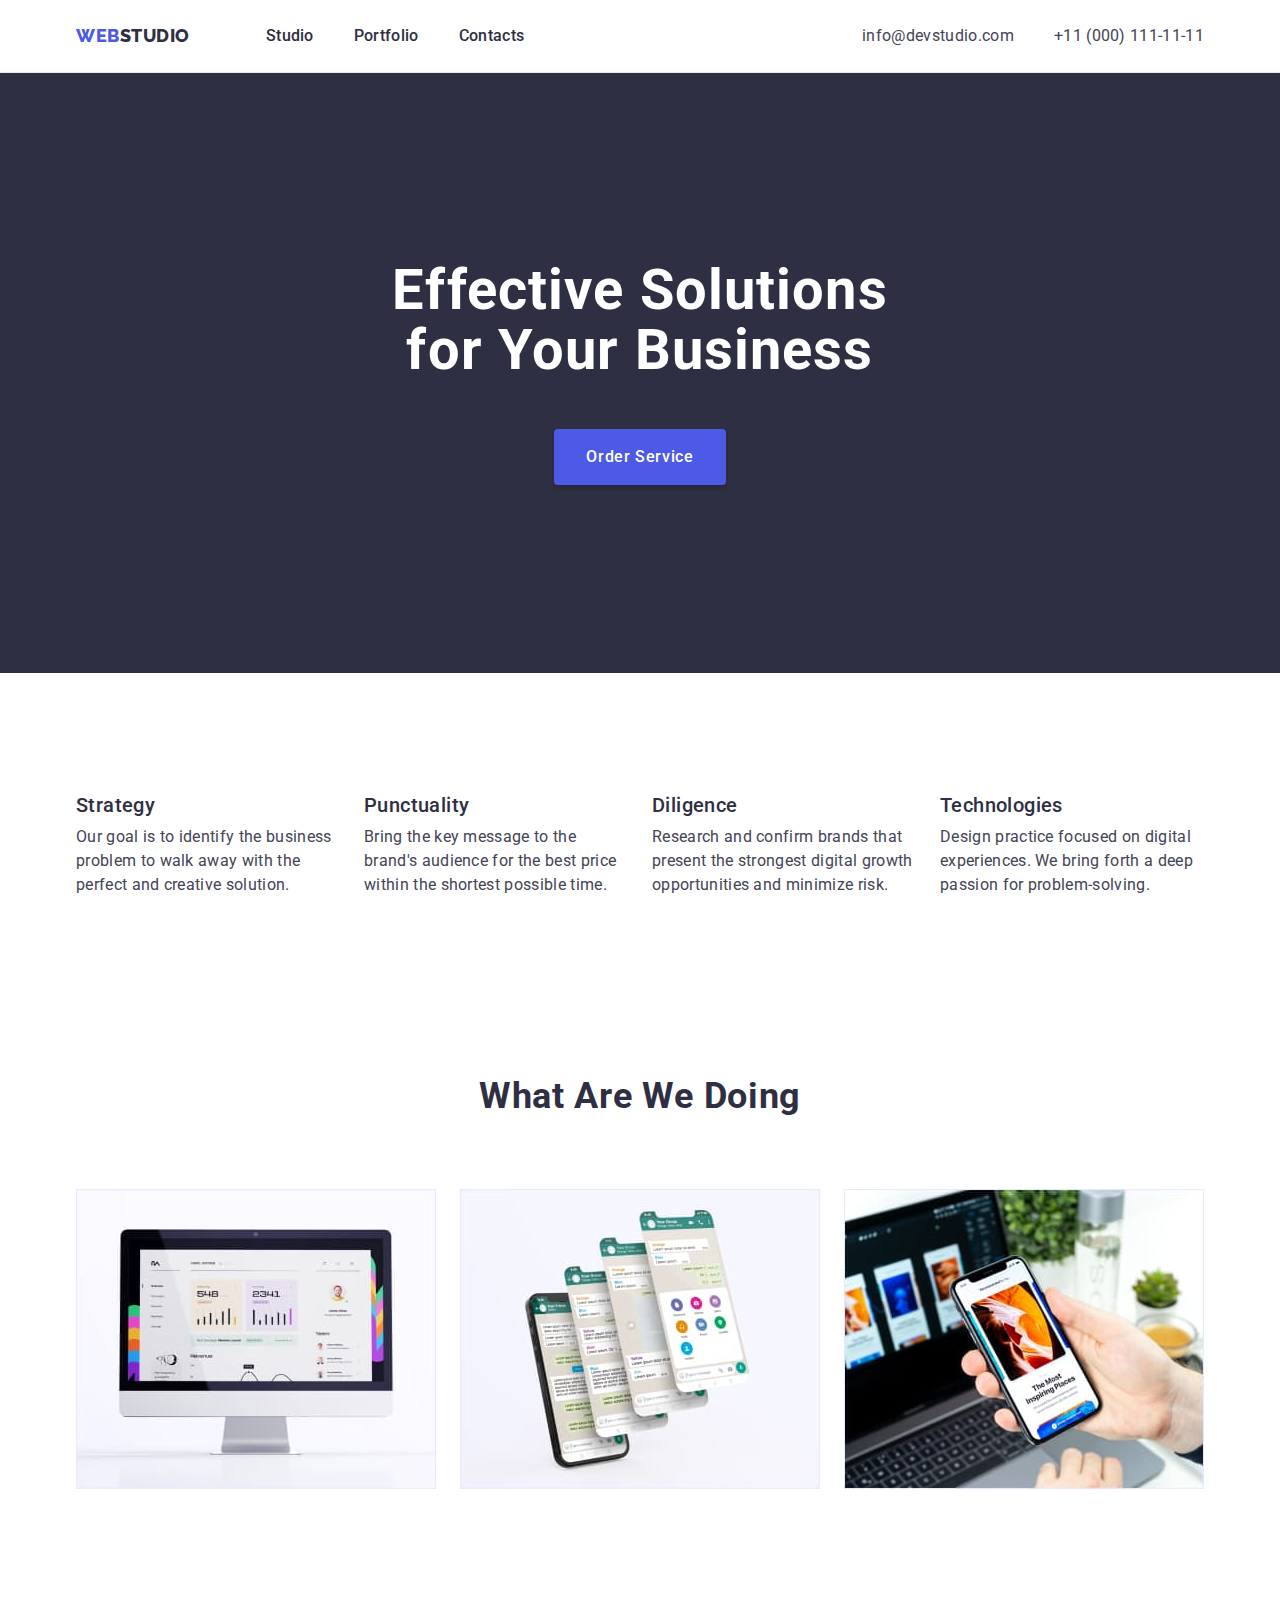
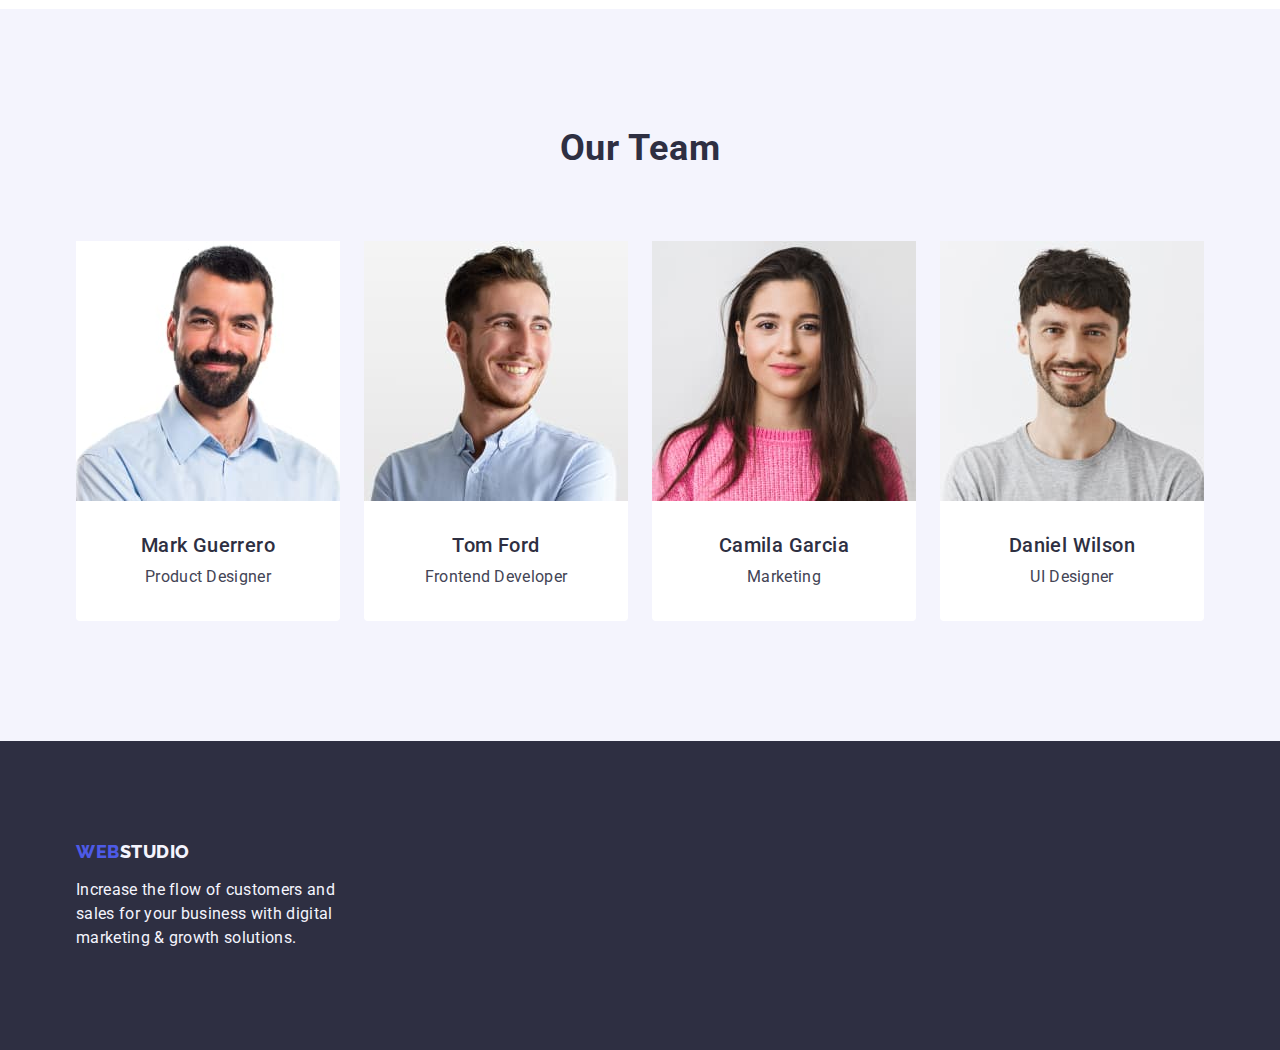
==== index.html @ 4935a2bf "Initial commit" ====
<!DOCTYPE html>
<html lang="en">
  <head>
    <meta charset="utf-8" />
    <meta http-equiv="X-UA-Compatible" content="IE=edge" />
    <meta name="viewport" content="width=device-width, initial-scale=1.0" />
    <meta name="Webstudio" content="Effective Solutions for Your Business" />
    <title>Webstudio</title>
    <!--Font-->
    <link rel="preconnect" href="https://fonts.googleapis.com" />
    <link rel="preconnect" href="https://fonts.gstatic.com" crossorigin />
    <link
      href="https://fonts.googleapis.com/css2?family=Raleway:wght@800&family=Roboto:wght@400;500;700;900&display=swap"
      rel="stylesheet"
    />
    <!--Normalize-->
    <link
      href="https://cdn.jsdelivr.net/npm/modern-normalize@2.0.0/modern-normalize.min.css"
      rel="stylesheet"
    />
    <!--Custom styles-->
    <link rel="stylesheet" href="./css/styles.css" />
  </head>
  <body>
    <!-- Top line -->
    <header class="topline">
      <div class="container container-topline">
        <nav class="topline-nav">
          <a href="./index.html" class="topline-logo link"
            >Web<span class="logo-studio">Studio</span></a
          >
          <ul class="topline-list list">
            <li class="topline-item">
              <a class="topline-link link" href="./index.html">Studio</a>
            </li>
            <li class="topline-item">
              <a class="topline-link link" href="./portfolio.html">Portfolio</a>
            </li>
            <li class="topline-item">
              <a href="" class="topline-link link">Contacts</a>
            </li>
          </ul>
        </nav>
        <address id="Contacts" class="topline-connexion">
          <ul class="topline-connexion-list list">
            <li class="topline-connexion-item">
              <a
                class="topline-connexion-link link"
                href="mailto:info@devstudio.com"
                target="_blank"
                >info@devstudio.com</a
              >
            </li>
            <li class="topline-connexion-item">
              <a class="topline-connexion-link link" href="tel:+110001111111"
                >+11 (000) 111-11-11</a
              >
            </li>
          </ul>
        </address>
      </div>
    </header>
    <!-- Main Block -->
    <main class="page">
      <!-- Hero section -->
      <section class="hero">
        <div class="container container-hero">
          <h1 class="hero-heading">Effective Solutions for Your Business</h1>
          <button type="button" class="hero-btm">Order Service</button>
        </div>
      </section>
      <!-- Feature section -->
      <section class="feature">
        <div class="container container-feature">
          <h2 class="feature-subject visually-hidden">Strengths</h2>
          <ul class="list feature-list">
            <li class="feature-item">
              <h3 class="feature-title">Strategy</h3>
              <p class="feature-desc">
                Our goal is to identify the business problem to walk away with
                the perfect and creative solution.
              </p>
            </li>
            <li class="feature-item">
              <h3 class="feature-title">Punctuality</h3>
              <p class="feature-desc">
                Bring the key message to the brand's audience for the best price
                within the shortest possible time.
              </p>
            </li>
            <li class="feature-item">
              <h3 class="feature-title">Diligence</h3>
              <p class="feature-desc">
                Research and confirm brands that present the strongest digital
                growth opportunities and minimize risk.
              </p>
            </li>
            <li class="feature-item">
              <h3 class="feature-title">Technologies</h3>
              <p class="feature-desc">
                Design practice focused on digital experiences. We bring forth a
                deep passion for problem-solving.
              </p>
            </li>
          </ul>
        </div>
      </section>
      <!-- Doing section -->
      <section class="doing">
        <div class="container container-doing">
          <h2 class="doing-title">What are we doing</h2>
          <ul class="doing-items list">
            <li class="doing-item">
              <img
                class="doing-img"
                src="./images/doingsection/Rectangle_monitor.jpg"
                width="360"
                height="300"
                alt="monitor"
              />
            </li>
            <li class="doing-item">
              <img
                class="doing-img"
                src="./images/doingsection/Rectangle_tags.jpg"
                width="360"
                height="300"
                alt="tabs on phone"
              />
            </li>
            <li class="doing-item">
              <img
                class="doing-img"
                src="./images/doingsection/Rectangle_phone.jpg"
                width="360"
                height="300"
                alt="phone in hand"
              />
            </li>
          </ul>
        </div>
      </section>
      <!-- Team section -->
      <section class="team">
        <div class="container container-team">
          <h2 class="team-title">Our Team</h2>
          <ul class="team-items list">
            <li class="team-items-item">
              <img
                class="team-img"
                src="./images/ourteam/Mark_name.jpg"
                width="264"
                height="260"
                alt="Mark Guerrero"
              />
              <div class="container-team-subtitle">
                <h3 class="team-subtitle">Mark Guerrero</h3>
                <p class="team-text">Product Designer</p>
              </div>
            </li>
            <li class="team-items-item">
              <img
                class="team-img"
                src="./images/ourteam/Tom_name.jpg"
                width="264"
                height="260"
                alt="Tom Ford"
              />
              <div class="container-team-subtitle">
                <h3 class="team-subtitle">Tom Ford</h3>
                <p class="team-text">Frontend Developer</p>
              </div>
            </li>
            <li class="team-items-item">
              <img
                class="team-img"
                src="./images/ourteam/Camila_name.jpg"
                width="264"
                height="260"
                alt="Camila Garcia"
              />
              <div class="container-team-subtitle">
                <h3 class="team-subtitle">Camila Garcia</h3>
                <p class="team-text">Marketing</p>
              </div>
            </li>
            <li class="team-items-item">
              <img
                class="team-img"
                src="./images/ourteam/Daniel_name.jpg"
                width="264"
                height="260"
                alt="Daniel Wilson"
              />
              <div class="container-team-subtitle">
                <h3 class="team-subtitle">Daniel Wilson</h3>
                <p class="team-text">UI Designer</p>
              </div>
            </li>
          </ul>
        </div>
      </section>
    </main>
    <!-- Footer secion -->
    <footer class="footer">
      <div class="container container-footer">
        <a href="./index.html" class="footer-logo link"
          >Web<span class="logo-studio-footer">Studio</span></a
        >
        <p class="foter-text">
          Increase the flow of customers and sales for your business with
          digital marketing & growth solutions.
        </p>
      </div>
    </footer>
  </body>
</html>
---- css/styles.css ----
:root{
    /*Font*/
    --primary-font: "Roboto",
        sans-serif;
    --secodary-font: 'Raleway',
        sans-serif;
    /*Colors*/
    --body-bg: #FFFFFF;
    --body-cl: #434455;
    --logo-cl: #4D5AE5;
    --logo-heading-cl: #2E2F42;
    --section-bg: #2e2f42;
    --porfolio-bt-bg:#F4F4FD;
    --porfolio-bt-style: #e7e9fc;
    
    /*Others*/
}



/*Common styles*/
body{
    font-family: Roboto, sans-serif;
    background-color: var(--body-bg);
    color: var(--body-cl);
  
}
/*Base Style*/
.container{
    max-width: 1158px;
    padding: 0 15px;
    margin: 0 auto;
}
/*Reset*/
h1, h2, h3, h4, h5, h6, p{
    margin: 0;
}
ul, ol{
    margin: 0;
    padding: 0;
    list-style: none;
}
img{
    display: block;
    max-width: 100%;
    height: auto;
}
.link{
    text-decoration: none;
}
.list{
    list-style: none;
}
/**
  |============================
  | Top Line
  |============================
*/
.topline{
    border-bottom: 1px solid #e7e9fc;
}
.container-topline{
    display: flex;
    align-items: center ;
    justify-content: space-between;
}
.topline-logo {
        font-family: 'Raleway', sans-serif;
        font-style: normal;
        font-weight: 800;
        font-size: 18px;
        line-height: 1.17;
        letter-spacing: 0.03em;
        text-transform: uppercase;
        color: var(--logo-cl);
        margin-right: 76px;
}
.topline-nav{
    display: flex;
    align-items: center;
    
}
.topline-list{
    display: flex;
    align-items: center;
    gap: 40px;
    padding-top: 24px;
    padding-bottom: 24px;
    
}

.logo-studio{
    color: var(--logo-heading-cl);
  
}

.topline-link{
        font-weight: 500;
        font-size: 16px;
        line-height: 1.5;
        letter-spacing: 0.02em;
        color: #2E2F42;
        padding-top: 24px;
        padding-bottom: 24px;

}
.topline-link:hover, .topline-link:focus {
         color: #404BBF;
}

.topline-connexion{
    font-style: normal
}
.topline-connexion-list{
    display: flex;
    align-items: center;
    gap: 40px;
}
.topline-connexion-link{
        font-size: 16px;
        line-height: 1.5;
        letter-spacing: 0.02em;
        color: #434455;

}


.topline-connexion-link:hover, .topline-connexion-link:focus {
    color: #404BBF;
}

/**
  |============================
  | Hero Section
  |============================
*/

.hero {
    background-color: var(--section-bg);
    padding-top: 188px;
    padding-bottom: 188px;
}
.container-hero{
    display: flex;
    align-items: center;
    flex-direction: column;
    gap: 48px;
}

.hero-heading {
    font-weight: 700;
        font-size: 56px;
        line-height: 1.07;
        letter-spacing: 0.02em;
        text-align: center;
        color: #FFFFFF;
        max-width: 496px;
        
}   
   


.hero-btm {
        cursor: pointer;
        background-color: #4D5AE5;
        box-shadow: 0px 4px 4px rgba(0, 0, 0, 0.15);
        border-radius: 4px;
        display: block;
        min-width: 169px;
        height: 56px;
        border: none;
        padding: 16px 32px;

            font-weight: 500;
            font-size: 16px;
            line-height: 1.5;
            letter-spacing: 0.04em;
            color: #FFFFFF;
}
.hero-btm:hover, .hero-btm:focus{
    background: #404BBF;
}
.hero-btm:active{
    background: #404BBF;

}


/**
  |============================
  | Feature Section
  |============================
*/
.feature{
    padding-top: 120px;
    padding-bottom: 120px;
}
.container-feature{
    display: flex;
    align-items: center;
    flex-direction: column;
}
.visually-hidden {
    position: absolute;
    width: 1px;
    height: 1px;
    margin: -1px;
    border: 0;
    padding: 0;
    white-space: nowrap;
    clip-path: inset(100%);
    clip: rect(0 0 0 0);
    overflow: hidden;
}

.feature-subject{
    

}
.feature-list{
    display: flex;
    gap: 24px;
    align-items: baseline;
}
.feature-item{
    width: calc((100% - 72px) / 4);
}
.feature-title {
    font-weight: 500;
        font-size: 20px;
        line-height: 1.2;
        letter-spacing: 0.02em;
        color: #2E2F42;
        margin-bottom: 8px;
}

.feature-desc {
    font-size: 16px;
        line-height: 1.5;
        letter-spacing: 0.02em;
        color: #434455;
        width: 264px;
}

/**
  |============================
  | Doing Section
  |============================
*/
.doing{
    padding-top: 60px;
    padding-bottom: 120px;
}
.container-doing{
    display: flex;
    flex-direction: column;
    align-items: center;
    
}
.doing-title {
    font-weight: 700;
        font-size: 36px;
        line-height: 1.11;
        letter-spacing: 0.02em;
        text-align: center;
        text-transform: capitalize;
        color: #2E2F42;
        margin-bottom: 72px;
}
.doing-items{
    display: flex;
    align-items: center;
    gap: 24px;
}
.doing-item{
    width: calc((100% - 48px) / 3);
}


/**
  |============================
  | Team Section
  |============================
*/

.team{
    background-color: #F4F4FD;
    padding-top: 120px;
    padding-bottom: 120px;
}
.container-team{
    display: flex;
    flex-direction: column;
    align-items: center;
}
.team-title {
    font-weight: 700;
        font-size: 36px;
        line-height: 1.11;
        letter-spacing: 0.02em;
        text-align: center;
        text-transform: capitalize;
        color: #2E2F42;
        margin-bottom: 72px;
}
.team-items{
    display: flex;
    align-items: center;
    gap: 24px;
}
.team-items-item{
    background-color: #FFFFFF;
    width: calc((100% - 72px) / 4);
    border-radius: 0px 0px 4px 4px;
}
.container-team-subtitle{
    padding: 32px 16px;
}
.team-subtitle {
    font-weight: 500;
        font-size: 20px;
        line-height: 1.2;
        letter-spacing: 0.02em;
        color: #2E2F42;
        text-align: center;
        margin-bottom: 8px;
}

.team-text {
    font-size: 16px;
        line-height: 1.5;
        letter-spacing: 0.02em;
        color: #434455;
        text-align: center;
}

/**
  |============================
  | Footer
  |============================
*/
.footer{
    background-color: var(--section-bg);
    padding-top: 100px;
    padding-bottom: 100px;
}
.container-footer{
    
}
.footer-logo{
            font-family: 'Raleway', sans-serif;
            font-style: normal;
            font-weight: 800;
            font-size: 18px;
            line-height: 1.17;
            letter-spacing: 0.03em;
            text-transform: uppercase;
            color: var(--logo-cl);
            margin-bottom: 16px;
            display: inline-block;
}
.logo-studio-footer{
    color: #f4f4fd;
}
.foter-text{
        font-size: 16px;
        line-height: 1.5;
        letter-spacing: 0.02em;
        color: #F4F4FD;
        width: 264px;
}
/**
  |============================
  | Portfolio Section
  |============================
*/
.porfolio-section{
    padding-bottom: 120px;
    padding-top: 96px;
}
.container-porfolio{
   
}
/**
  |============================
  | Portfolio Button Block
  |============================
*/

.portf-btm-list{
    display: flex;
    align-items: center;
    gap: 24px;
    margin-bottom: 72px;
    justify-content: center;
}
.portf-btm {
        font-family: "Roboto", sans-serif;
        font-weight: 500;
        font-size: 16px;
        line-height: 1.5;
        letter-spacing: 0.04em;
        color: var(--logo-cl);
        background-color: var(--porfolio-bt-bg);
        cursor: pointer;

        border-radius: 4px;
        padding: 12px 24px;
        border: 1px solid var(--porfolio-bt-style);
}
.portf-btm:hover, .portf-btm:focus{
    color: #FFFFFF;
    background-color: #404BBF;
    border: 1px solid transparent;
}
/**
  |============================
  | Portfolio Row
  |============================
*/


.row-list{
    display: flex;
    flex-wrap: wrap;
    column-gap: 24px;
    row-gap: 48px;
}
.row-item{
    width: calc((100% - 48px) / 3);
}
.container-row-subtitle{
    padding: 32px 16px;
    border: 1px solid #e7e9fc;
    border-top: none;

}
.row-subtitle {
        font-weight: 500;
        font-size: 20px;
        line-height: 1.2;
        letter-spacing: 0.02em;
        color: var(--logo-heading-cl);
        margin-bottom: 8px;
}

.row-text {
        font-size: 16px;
        line-height: 1.5;
        letter-spacing: 0.02em;
        color: var(--body-cl);
}
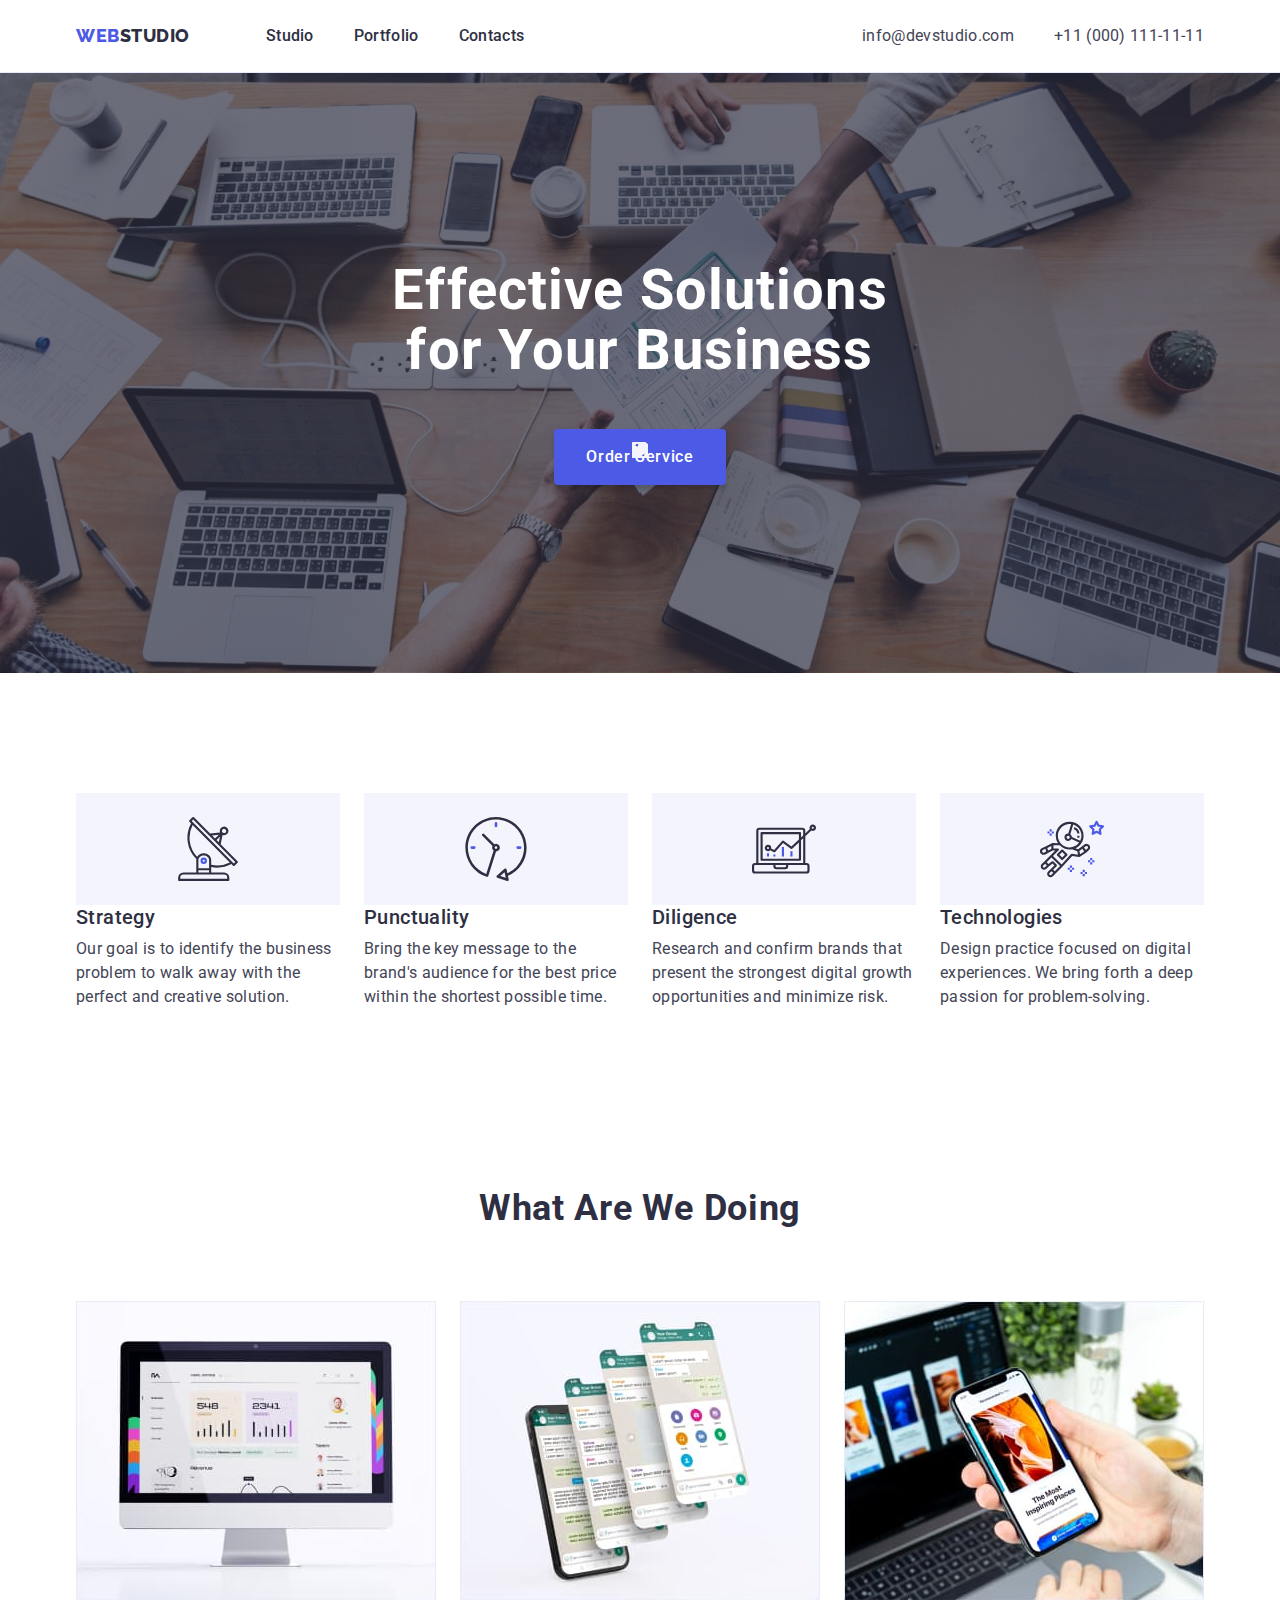
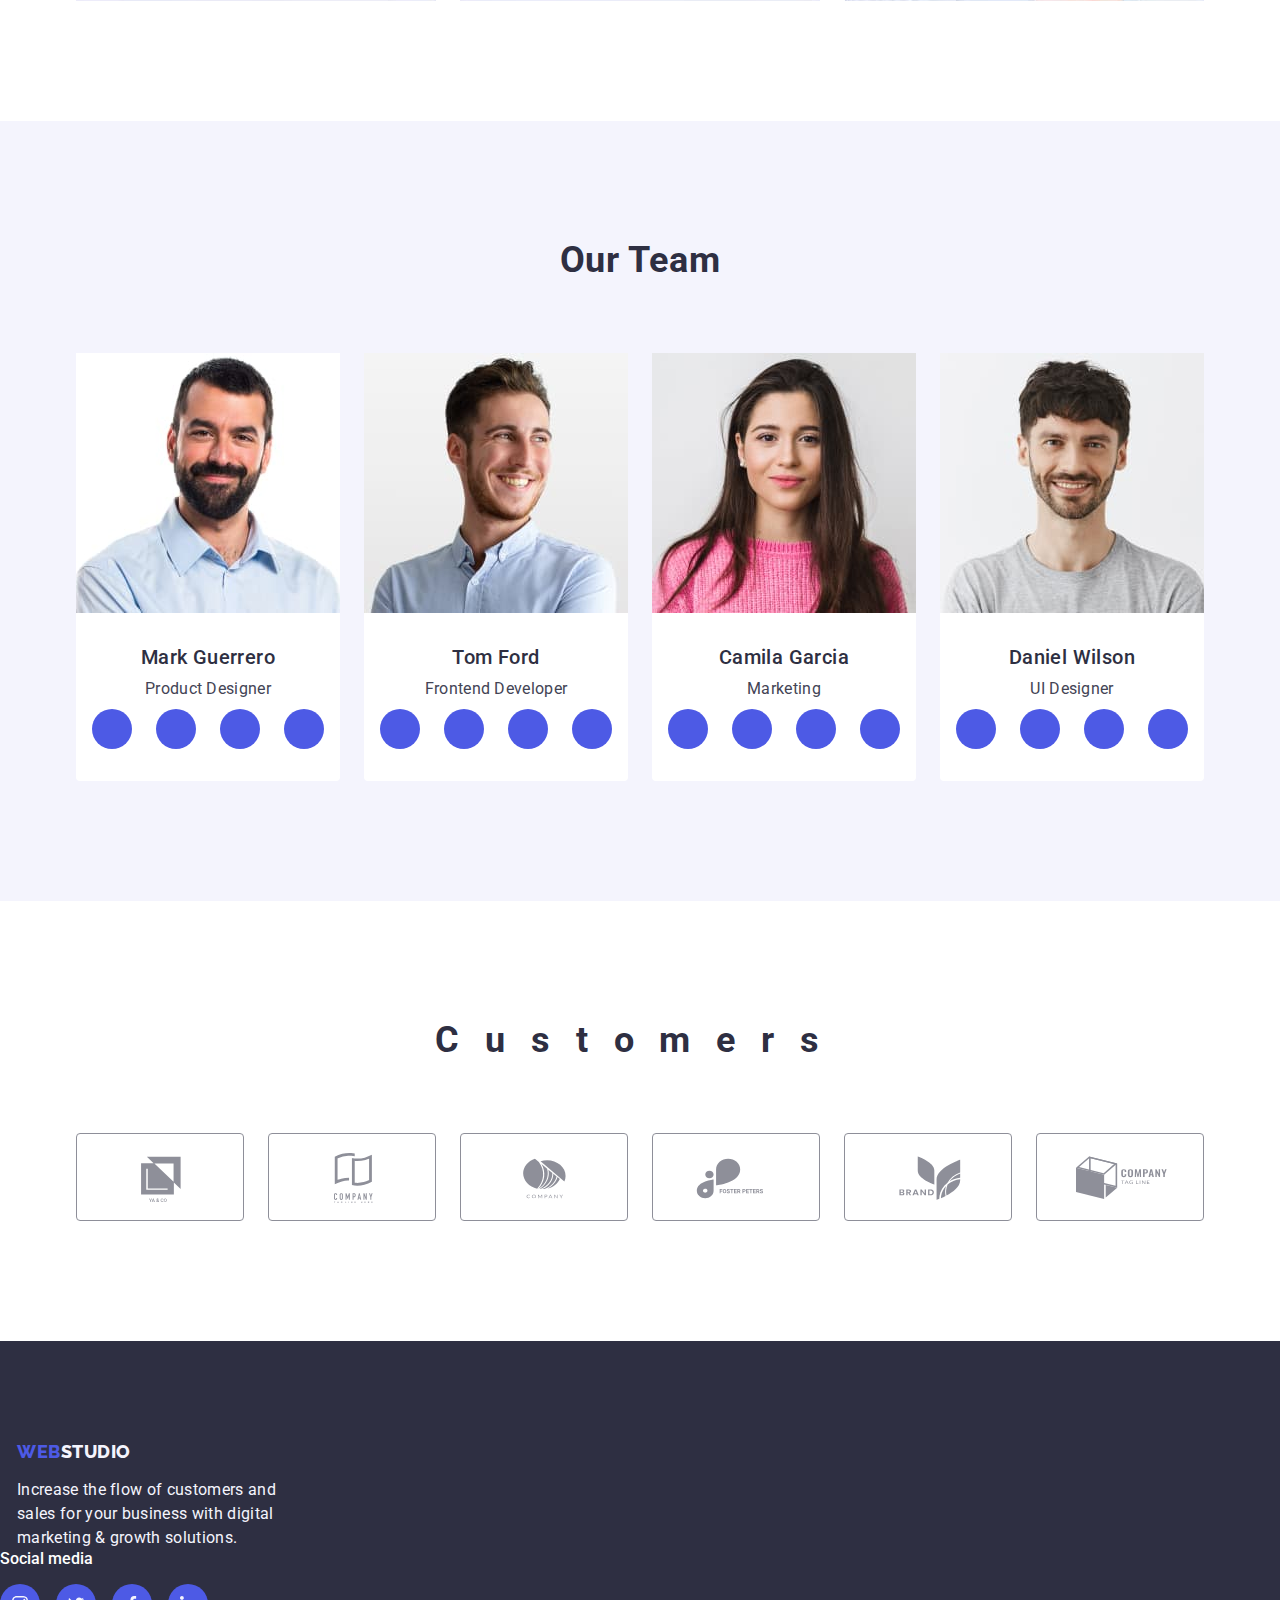
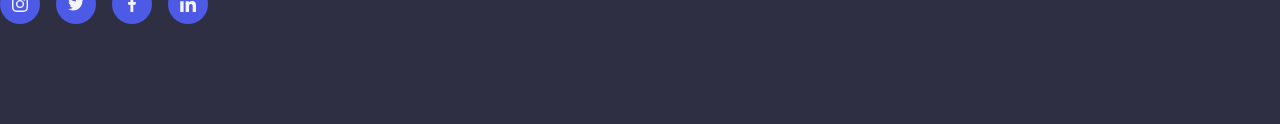
==== commit 7e0078a7: "first update" ====
--- a/index.html
+++ b/index.html
@@ -75,6 +75,11 @@
           <h2 class="feature-subject visually-hidden">Strengths</h2>
           <ul class="list feature-list">
             <li class="feature-item">
+              <div class="container-feature-icon">
+                <svg class="icon-feature" width="64" height="64">
+                  <use href="./images/icon.svg#icon-antenna"></use>
+                </svg>
+              </div>
               <h3 class="feature-title">Strategy</h3>
               <p class="feature-desc">
                 Our goal is to identify the business problem to walk away with
@@ -82,6 +87,11 @@
               </p>
             </li>
             <li class="feature-item">
+              <div class="container-feature-icon">
+                <svg class="icon-feature" width="64" height="64">
+                  <use href="./images/icon.svg#icon-clock"></use>
+                </svg>
+              </div>
               <h3 class="feature-title">Punctuality</h3>
               <p class="feature-desc">
                 Bring the key message to the brand's audience for the best price
@@ -89,6 +99,11 @@
               </p>
             </li>
             <li class="feature-item">
+              <div class="container-feature-icon">
+                <svg class="icon-feature" width="64" height="64">
+                  <use href="./images/icon.svg#icon-diagram"></use>
+                </svg>
+              </div>
               <h3 class="feature-title">Diligence</h3>
               <p class="feature-desc">
                 Research and confirm brands that present the strongest digital
@@ -96,6 +111,11 @@
               </p>
             </li>
             <li class="feature-item">
+              <div class="container-feature-icon">
+                <svg class="icon-feature" width="64" height="64">
+                  <use href="./images/icon.svg#icon-astronaut"></use>
+                </svg>
+              </div>
               <h3 class="feature-title">Technologies</h3>
               <p class="feature-desc">
                 Design practice focused on digital experiences. We bring forth a
@@ -156,6 +176,52 @@
               <div class="container-team-subtitle">
                 <h3 class="team-subtitle">Mark Guerrero</h3>
                 <p class="team-text">Product Designer</p>
+                <ul class="team-social-list">
+                  <li class="team-social-item">
+                    <a
+                      class="team-social-link"
+                      href="https://www.instagram.com/"
+                      target="_blank"
+                    >
+                      <svg class="icon-social" width="16" height="16">
+                        <use href="./images/icon.svg#icon-instagram"></use>
+                      </svg>
+                    </a>
+                  </li>
+                  <li class="team-social-item">
+                    <a
+                      class="team-social-link"
+                      href="https://twitter.com/"
+                      target="_blank"
+                    >
+                      <svg class="icon-social" width="16" height="16">
+                        <use href="./images/icon.svg#icon-twitter"></use>
+                      </svg>
+                    </a>
+                  </li>
+                  <li class="team-social-item">
+                    <a
+                      class="team-social-link"
+                      href="https://facebook.com/"
+                      target="_blank"
+                    >
+                      <svg class="icon-social" width="16" height="16">
+                        <use href="./images/icon.svg#icon-facebook"></use>
+                      </svg>
+                    </a>
+                  </li>
+                  <li class="team-social-item">
+                    <a
+                      class="team-social-link"
+                      href="https://www.linkedin.com/"
+                      target="_blank"
+                    >
+                      <svg class="icon-social" width="16" height="16">
+                        <use href="./images/icon.svg#icon-linkedin"></use>
+                      </svg>
+                    </a>
+                  </li>
+                </ul>
               </div>
             </li>
             <li class="team-items-item">
@@ -169,6 +235,52 @@
               <div class="container-team-subtitle">
                 <h3 class="team-subtitle">Tom Ford</h3>
                 <p class="team-text">Frontend Developer</p>
+                <ul class="team-social-list">
+                  <li class="team-social-item">
+                    <a
+                      class="team-social-link"
+                      href="https://www.instagram.com/"
+                      target="_blank"
+                    >
+                      <svg class="icon-social" width="16" height="16">
+                        <use href="./images/icon.svg#icon-instagram"></use>
+                      </svg>
+                    </a>
+                  </li>
+                  <li class="team-social-item">
+                    <a
+                      class="team-social-link"
+                      href="https://twitter.com/"
+                      target="_blank"
+                    >
+                      <svg class="icon-social" width="16" height="16">
+                        <use href="./images/icon.svg#icon-twitter"></use>
+                      </svg>
+                    </a>
+                  </li>
+                  <li class="team-social-item">
+                    <a
+                      class="team-social-link"
+                      href="https://facebook.com/"
+                      target="_blank"
+                    >
+                      <svg class="icon-social" width="16" height="16">
+                        <use href="./images/icon.svg#icon-facebook"></use>
+                      </svg>
+                    </a>
+                  </li>
+                  <li class="team-social-item">
+                    <a
+                      class="team-social-link"
+                      href="https://www.linkedin.com/"
+                      target="_blank"
+                    >
+                      <svg class="icon-social" width="16" height="16">
+                        <use href="./images/icon.svg#icon-linkedin"></use>
+                      </svg>
+                    </a>
+                  </li>
+                </ul>
               </div>
             </li>
             <li class="team-items-item">
@@ -182,6 +294,52 @@
               <div class="container-team-subtitle">
                 <h3 class="team-subtitle">Camila Garcia</h3>
                 <p class="team-text">Marketing</p>
+                <ul class="team-social-list">
+                  <li class="team-social-item">
+                    <a
+                      class="team-social-link"
+                      href="https://www.instagram.com/"
+                      target="_blank"
+                    >
+                      <svg class="icon-social" width="16" height="16">
+                        <use href="./images/icon.svg#icon-instagram"></use>
+                      </svg>
+                    </a>
+                  </li>
+                  <li class="team-social-item">
+                    <a
+                      class="team-social-link"
+                      href="https://twitter.com/"
+                      target="_blank"
+                    >
+                      <svg class="icon-social" width="16" height="16">
+                        <use href="./images/icon.svg#icon-twitter"></use>
+                      </svg>
+                    </a>
+                  </li>
+                  <li class="team-social-item">
+                    <a
+                      class="team-social-link"
+                      href="https://facebook.com/"
+                      target="_blank"
+                    >
+                      <svg class="icon-social" width="16" height="16">
+                        <use href="./images/icon.svg#icon-facebook"></use>
+                      </svg>
+                    </a>
+                  </li>
+                  <li class="team-social-item">
+                    <a
+                      class="team-social-link"
+                      href="https://www.linkedin.com/"
+                      target="_blank"
+                    >
+                      <svg class="icon-social" width="16" height="16">
+                        <use href="./images/icon.svg#icon-linkedin"></use>
+                      </svg>
+                    </a>
+                  </li>
+                </ul>
               </div>
             </li>
             <li class="team-items-item">
@@ -195,7 +353,102 @@
               <div class="container-team-subtitle">
                 <h3 class="team-subtitle">Daniel Wilson</h3>
                 <p class="team-text">UI Designer</p>
-              </div>
+                <ul class="team-social-list">
+                  <li class="team-social-item">
+                    <a
+                      class="team-social-link"
+                      href="https://www.instagram.com/"
+                      target="_blank"
+                    >
+                      <svg class="icon-social" width="16" height="16">
+                        <use href="./images/icon.svg#icon-instagram"></use>
+                      </svg>
+                    </a>
+                  </li>
+                  <li class="team-social-item">
+                    <a
+                      class="team-social-link"
+                      href="https://twitter.com/"
+                      target="_blank"
+                    >
+                      <svg class="icon-social" width="16" height="16">
+                        <use href="./images/icon.svg#icon-twitter"></use>
+                      </svg>
+                    </a>
+                  </li>
+                  <li class="team-social-item">
+                    <a
+                      class="team-social-link"
+                      href="https://facebook.com/"
+                      target="_blank"
+                    >
+                      <svg class="icon-social" width="16" height="16">
+                        <use href="./images/icon.svg#icon-facebook"></use>
+                      </svg>
+                    </a>
+                  </li>
+                  <li class="team-social-item">
+                    <a
+                      class="team-social-link"
+                      href="https://www.linkedin.com/"
+                      target="_blank"
+                    >
+                      <svg class="icon-social" width="16" height="16">
+                        <use href="./images/icon.svg#icon-linkedin"></use>
+                      </svg>
+                    </a>
+                  </li>
+                </ul>
+              </div>
+            </li>
+          </ul>
+        </div>
+      </section>
+      <section class="customers">
+        <div class="container container-customers">
+          <h2 class="customers-title">Customers</h2>
+          <ul class="customers-list list">
+            <li class="customers-item">
+              <a href="" class="customer-link"
+                ><svg class="icon-customers" width="104" height="54">
+                  <use href="./images/icon.svg#icon-logo-1"></use>
+                </svg>
+              </a>
+            </li>
+            <li class="customers-item">
+              <a href="" class="customer-link"
+                ><svg class="icon-customers" width="104" height="54">
+                  <use href="./images/icon.svg#icon-logo-2"></use>
+                </svg>
+              </a>
+            </li>
+            <li class="customers-item">
+              <a href="" class="customer-link"
+                ><svg class="icon-customers" width="104" height="54">
+                  <use href="./images/icon.svg#icon-logo-3"></use>
+                </svg>
+              </a>
+            </li>
+            <li class="customers-item">
+              <a href="" class="customer-link"
+                ><svg class="icon-customers" width="104" height="54">
+                  <use href="./images/icon.svg#icon-logo-4"></use>
+                </svg>
+              </a>
+            </li>
+            <li class="customers-item">
+              <a href="" class="customer-link"
+                ><svg class="icon-customers" width="104" height="54">
+                  <use href="./images/icon.svg#icon-logo-5"></use>
+                </svg>
+              </a>
+            </li>
+            <li class="customers-item">
+              <a href="" class="customer-link"
+                ><svg class="icon-customers" width="104" height="54">
+                  <use href="./images/icon.svg#icon-logo-6"></use>
+                </svg>
+              </a>
             </li>
           </ul>
         </div>
@@ -212,6 +465,55 @@
           digital marketing & growth solutions.
         </p>
       </div>
+      <div class="footer-social-container">
+        <p class="footer-social-title">Social media</p>
+        <ul class="footer-social-list">
+          <li class="footer-social-item">
+            <a
+              class="footer-social-link"
+              href="https://www.instagram.com/"
+              target="_blank"
+            >
+              <svg class="icon-social" width="16" height="16">
+                <use href="./images/icon.svg#icon-instagram"></use>
+              </svg>
+            </a>
+          </li>
+          <li class="footer-social-item">
+            <a
+              class="footer-social-link"
+              href="https://twitter.com/"
+              target="_blank"
+            >
+              <svg class="icon-social" width="16" height="16">
+                <use href="./images/icon.svg#icon-twitter"></use>
+              </svg>
+            </a>
+          </li>
+          <li class="footer-social-item">
+            <a
+              class="footer-social-link"
+              href="https://facebook.com/"
+              target="_blank"
+            >
+              <svg class="icon-social" width="16" height="16">
+                <use href="./images/icon.svg#icon-facebook"></use>
+              </svg>
+            </a>
+          </li>
+          <li class="footer-social-item">
+            <a
+              class="footer-social-link"
+              href="https://www.linkedin.com/"
+              target="_blank"
+            >
+              <svg class="icon-social" width="16" height="16">
+                <use href="./images/icon.svg#icon-linkedin"></use>
+              </svg>
+            </a>
+          </li>
+        </ul>
+      </div>
     </footer>
   </body>
 </html>
--- a/css/styles.css
+++ b/css/styles.css
@@ -13,6 +13,7 @@
     --porfolio-bt-bg:#F4F4FD;
     --porfolio-bt-style: #e7e9fc;
     
+    
     /*Others*/
 }
 
@@ -139,6 +140,12 @@
     background-color: var(--section-bg);
     padding-top: 188px;
     padding-bottom: 188px;
+    background-image: linear-gradient(rgba(46, 47, 66, 0.7), rgba(46, 47, 66, 0.7)), url(../images/herosection/people-office.jpg);
+    background-repeat: no-repeat;
+    background-position: center;
+    background-size: cover;
+    max-width: 1440px;
+    margin: 0 auto;
 }
 .container-hero{
     display: flex;
@@ -213,14 +220,19 @@
     overflow: hidden;
 }
 
-.feature-subject{
-    
-
-}
+
 .feature-list{
     display: flex;
     gap: 24px;
     align-items: baseline;
+}
+.container-feature-icon{
+    display: flex;
+    justify-content: center;
+    align-items: center;
+    width: 264px;
+    height: 112px;
+    background-color: var(--porfolio-bt-bg);
 }
 .feature-item{
     width: calc((100% - 72px) / 4);
@@ -332,6 +344,66 @@
         letter-spacing: 0.02em;
         color: #434455;
         text-align: center;
+        margin-bottom: 8px;
+}
+.team-social-list{
+    display: flex;
+    justify-content: center;
+    gap: 24px;
+}
+.team-social-link{
+    display: flex;
+    width: 40px;
+    height: 40px;
+    align-items: center;
+    justify-content: center;
+    background-color: var(--logo-cl);
+    border-radius: 50%;
+}
+.team-social-link:hover{
+    background-color: #404BBF;
+}
+/**
+  |============================
+  | Customers Section
+  |============================
+*/
+.customers{
+    padding-top: 120px;
+    padding-bottom: 120px;
+}
+.customers-title{
+        font-weight: 700;
+        font-size: 36px;
+        line-height: 1.11;
+        letter-spacing: 0.72em;
+        text-align: center;
+        text-transform: capitalize;
+        color: #2E2F42;
+        margin-bottom: 72px;
+}
+.customers-list{
+    display: flex;
+    justify-content: center;
+    gap: 24px;
+}
+.customer-link{
+    display: flex;
+    justify-content: center;
+    align-items: center;
+    width: 168px;
+    height: 88px;
+    border: 1px solid #8E8F99;
+    border-radius: 4px;
+}
+.icon-customers{
+    fill: #8E8F99;
+}
+.customer-link:hover{
+    border-color: #404BBF;
+}
+.customer-link:hover .icon-customers{
+    fill: #404BBF;
 }
 
 /**
@@ -345,6 +417,7 @@
     padding-bottom: 100px;
 }
 .container-footer{
+    margin-right: 120px;
     
 }
 .footer-logo{
@@ -369,6 +442,71 @@
         color: #F4F4FD;
         width: 264px;
 }
+.footer-social-container .footer-social-title{
+         color: var(--body-bg);
+         margin-bottom: 16px;
+         font-weight: 500;
+}
+footer .footer-social-title{
+        color: var(--porfolio-bt-bg);
+        max-width: 264px;
+}
+.footer-social-container .footer-social-list{
+        display: flex;
+        gap: 16px;
+}
+.footer-social-item a{
+        display: flex;
+        align-items: center;
+        justify-content: center;
+        background-color: var(--logo-cl);
+        border-radius: 50%;
+        width: 40px;
+        height: 40px;
+        position: relative;
+        transition: background-color 250ms cubic-bezier(0.4, 0, 0.2, 1);
+}
+.icon-social{
+        display: inline-block;
+        position: absolute;
+        fill: var(--color-footer-logo);
+        top: 50%;
+        left: 50%;
+        transform: translate(-50%, -50%);
+}
+
+
+
+
+/**
+  |============================
+  | .footer-social-title {
+    font-size: 16px;
+    font-style: normal;
+    font-weight: 500;
+    line-height: 1.5;
+    letter-spacing: 0.32px;
+    color: var(--body-bg);
+}
+
+.footer-social-list {
+    display: flex;
+    justify-content: center;
+    gap: 16px;
+}
+
+.footer-social-link {
+    display: flex;
+    width: 40px;
+    height: 40px;
+    align-items: center;
+    justify-content: center;
+    background-color: var(--logo-cl);
+    border-radius: 50%;
+}
+  |============================
+*/
+
 /**
   |============================
   | Portfolio Section
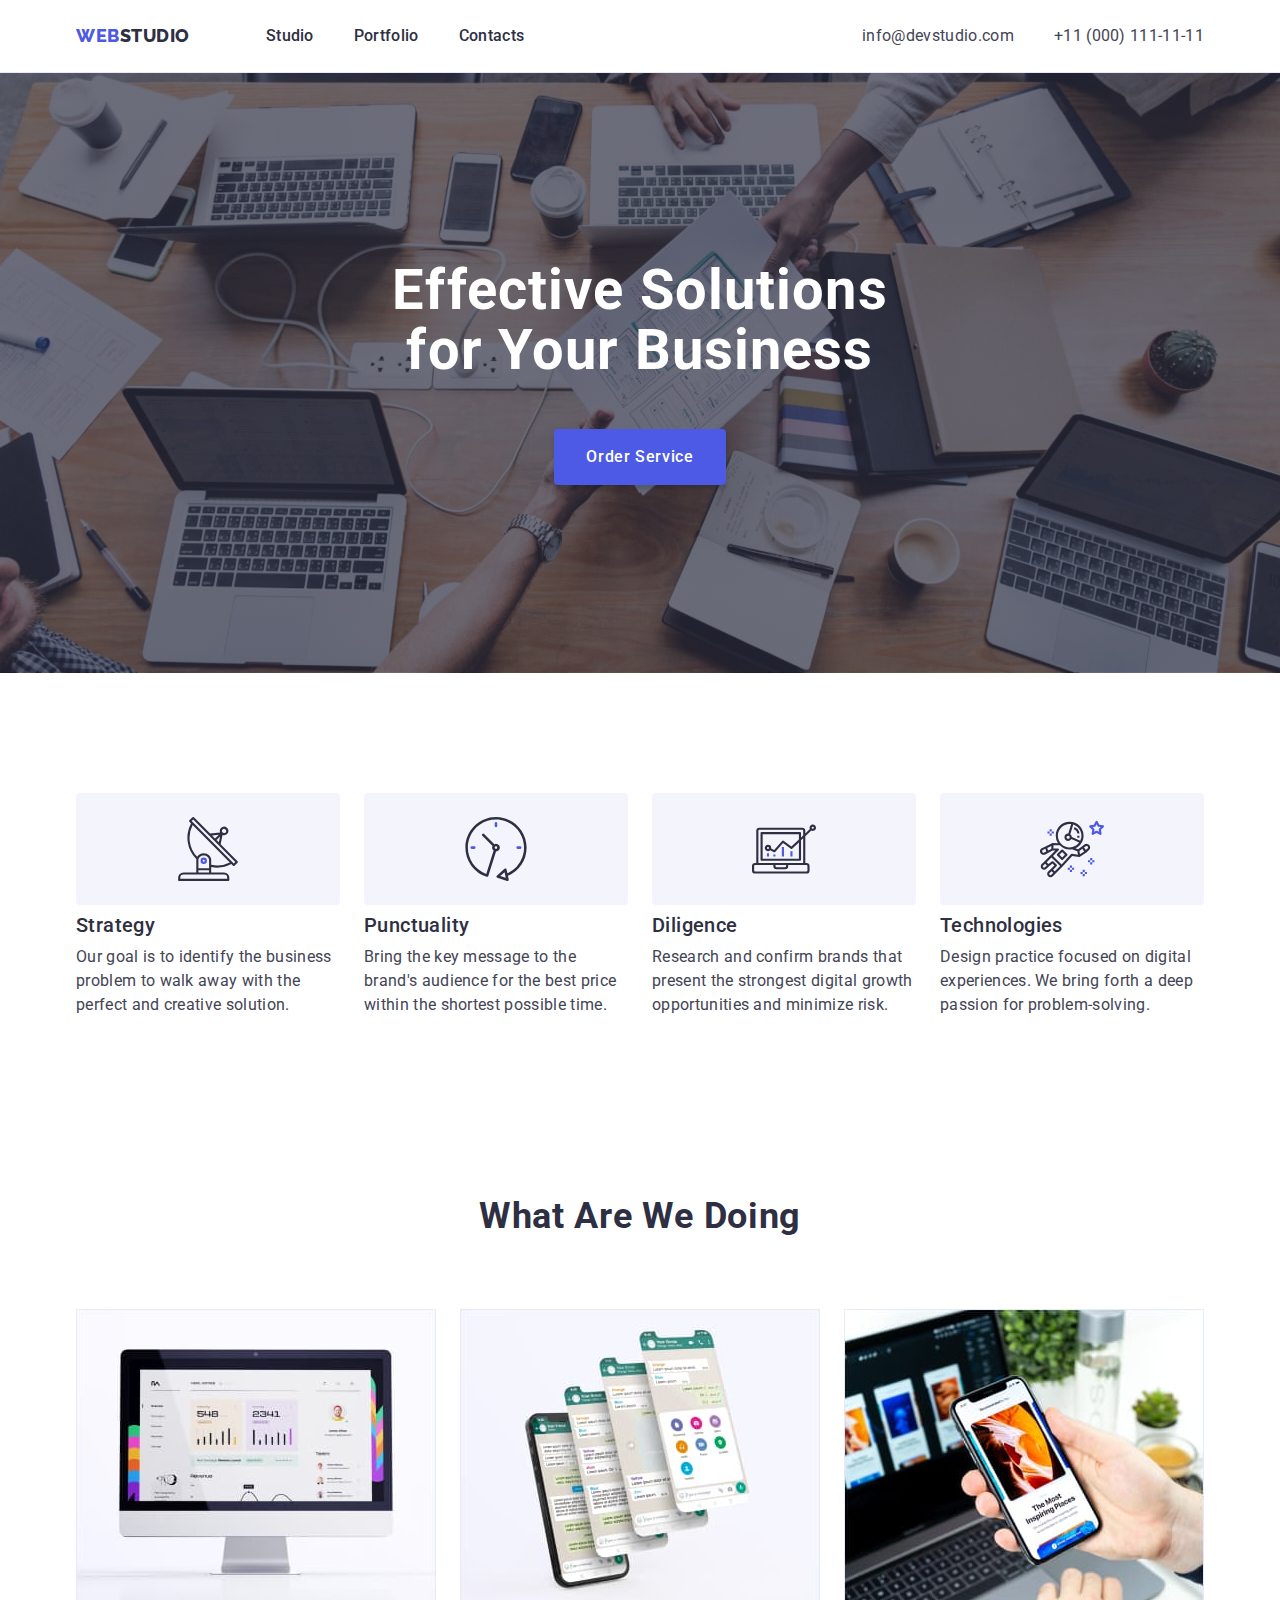
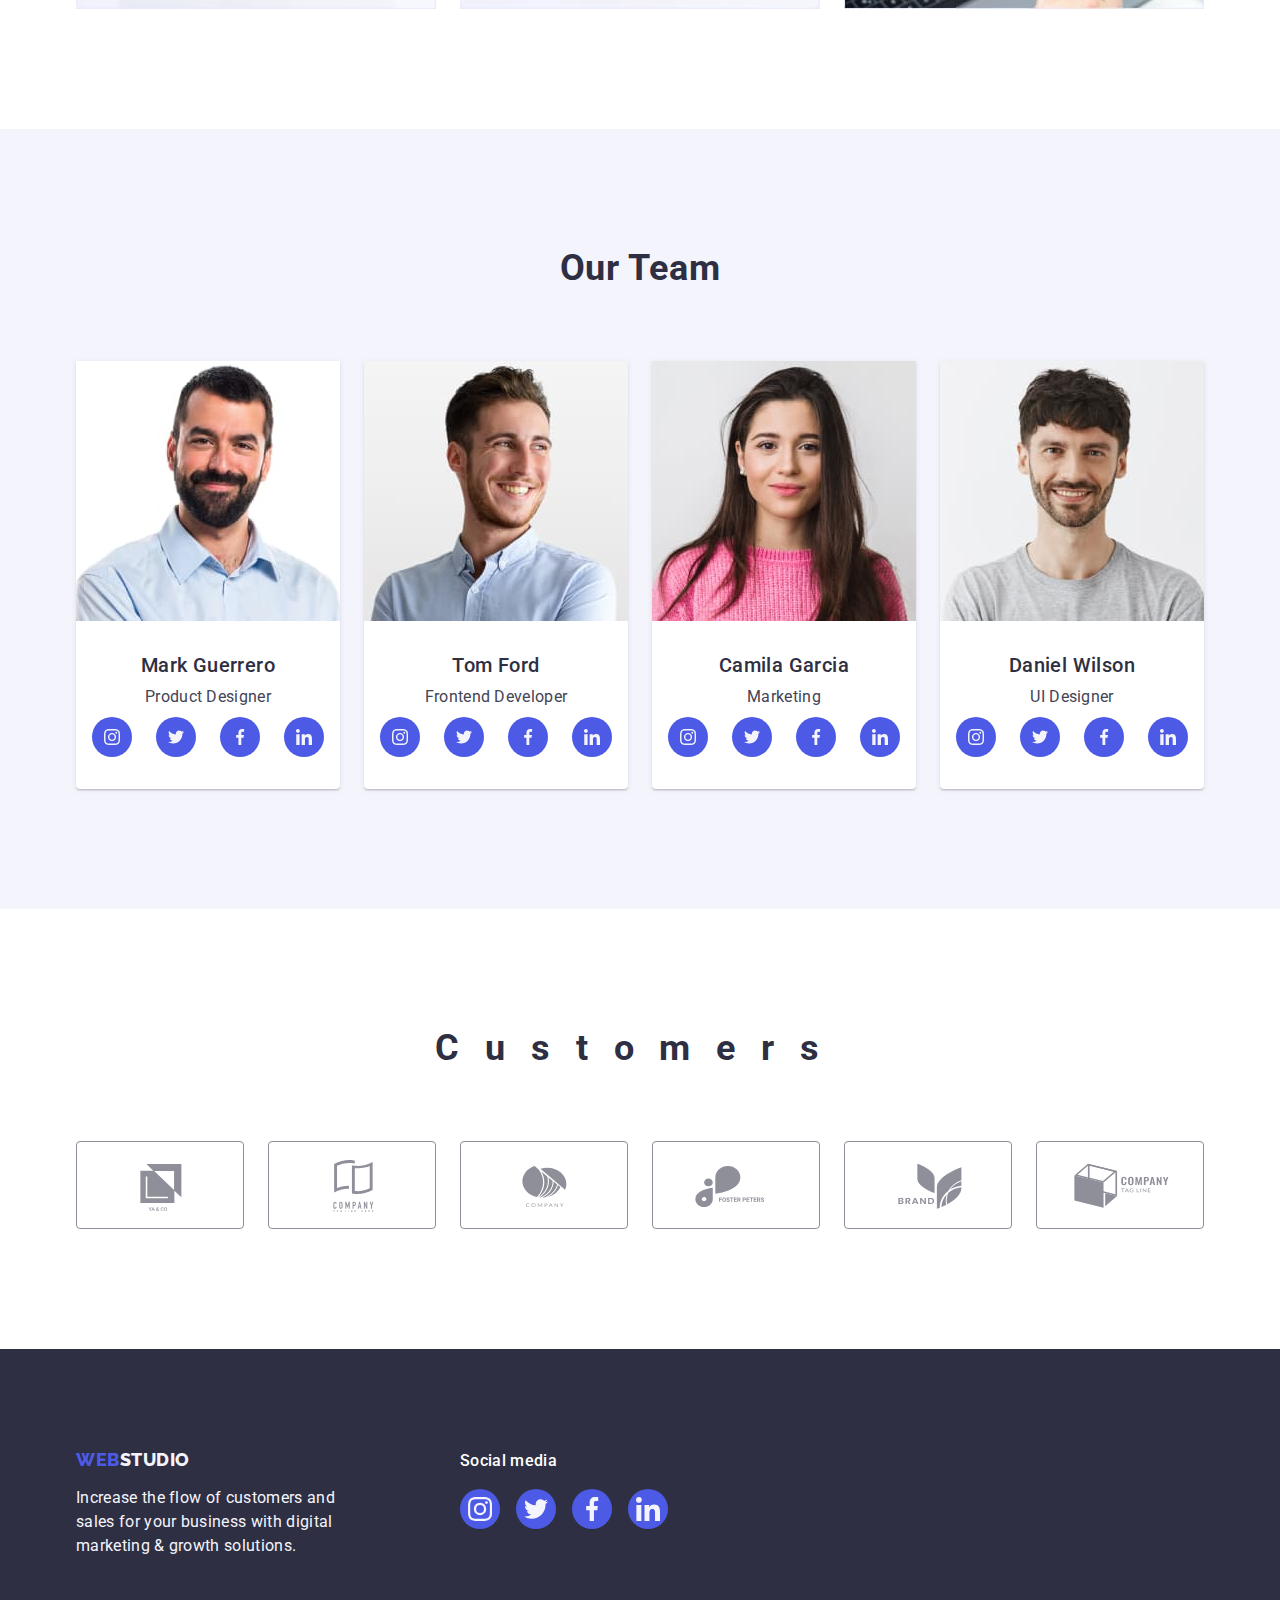
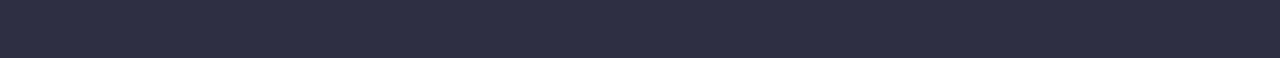
==== commit 7b0217ff: "svg update and footer" ====
--- a/index.html
+++ b/index.html
@@ -77,7 +77,7 @@
             <li class="feature-item">
               <div class="container-feature-icon">
                 <svg class="icon-feature" width="64" height="64">
-                  <use href="./images/icon.svg#icon-antenna"></use>
+                  <use href="./images/icons.svg#icon-antenna"></use>
                 </svg>
               </div>
               <h3 class="feature-title">Strategy</h3>
@@ -89,7 +89,7 @@
             <li class="feature-item">
               <div class="container-feature-icon">
                 <svg class="icon-feature" width="64" height="64">
-                  <use href="./images/icon.svg#icon-clock"></use>
+                  <use href="./images/icons.svg#icon-clock"></use>
                 </svg>
               </div>
               <h3 class="feature-title">Punctuality</h3>
@@ -101,7 +101,7 @@
             <li class="feature-item">
               <div class="container-feature-icon">
                 <svg class="icon-feature" width="64" height="64">
-                  <use href="./images/icon.svg#icon-diagram"></use>
+                  <use href="./images/icons.svg#icon-diagram"></use>
                 </svg>
               </div>
               <h3 class="feature-title">Diligence</h3>
@@ -113,7 +113,7 @@
             <li class="feature-item">
               <div class="container-feature-icon">
                 <svg class="icon-feature" width="64" height="64">
-                  <use href="./images/icon.svg#icon-astronaut"></use>
+                  <use href="./images/icons.svg#icon-astronaut"></use>
                 </svg>
               </div>
               <h3 class="feature-title">Technologies</h3>
@@ -184,7 +184,7 @@
                       target="_blank"
                     >
                       <svg class="icon-social" width="16" height="16">
-                        <use href="./images/icon.svg#icon-instagram"></use>
+                        <use href="./images/icons.svg#icon-instagram"></use>
                       </svg>
                     </a>
                   </li>
@@ -195,7 +195,7 @@
                       target="_blank"
                     >
                       <svg class="icon-social" width="16" height="16">
-                        <use href="./images/icon.svg#icon-twitter"></use>
+                        <use href="./images/icons.svg#icon-twitter"></use>
                       </svg>
                     </a>
                   </li>
@@ -206,7 +206,7 @@
                       target="_blank"
                     >
                       <svg class="icon-social" width="16" height="16">
-                        <use href="./images/icon.svg#icon-facebook"></use>
+                        <use href="./images/icons.svg#icon-facebook"></use>
                       </svg>
                     </a>
                   </li>
@@ -217,7 +217,7 @@
                       target="_blank"
                     >
                       <svg class="icon-social" width="16" height="16">
-                        <use href="./images/icon.svg#icon-linkedin"></use>
+                        <use href="./images/icons.svg#icon-linkedin"></use>
                       </svg>
                     </a>
                   </li>
@@ -243,7 +243,7 @@
                       target="_blank"
                     >
                       <svg class="icon-social" width="16" height="16">
-                        <use href="./images/icon.svg#icon-instagram"></use>
+                        <use href="./images/icons.svg#icon-instagram"></use>
                       </svg>
                     </a>
                   </li>
@@ -254,7 +254,7 @@
                       target="_blank"
                     >
                       <svg class="icon-social" width="16" height="16">
-                        <use href="./images/icon.svg#icon-twitter"></use>
+                        <use href="./images/icons.svg#icon-twitter"></use>
                       </svg>
                     </a>
                   </li>
@@ -265,7 +265,7 @@
                       target="_blank"
                     >
                       <svg class="icon-social" width="16" height="16">
-                        <use href="./images/icon.svg#icon-facebook"></use>
+                        <use href="./images/icons.svg#icon-facebook"></use>
                       </svg>
                     </a>
                   </li>
@@ -276,7 +276,7 @@
                       target="_blank"
                     >
                       <svg class="icon-social" width="16" height="16">
-                        <use href="./images/icon.svg#icon-linkedin"></use>
+                        <use href="./images/icons.svg#icon-linkedin"></use>
                       </svg>
                     </a>
                   </li>
@@ -302,7 +302,7 @@
                       target="_blank"
                     >
                       <svg class="icon-social" width="16" height="16">
-                        <use href="./images/icon.svg#icon-instagram"></use>
+                        <use href="./images/icons.svg#icon-instagram"></use>
                       </svg>
                     </a>
                   </li>
@@ -313,7 +313,7 @@
                       target="_blank"
                     >
                       <svg class="icon-social" width="16" height="16">
-                        <use href="./images/icon.svg#icon-twitter"></use>
+                        <use href="./images/icons.svg#icon-twitter"></use>
                       </svg>
                     </a>
                   </li>
@@ -324,7 +324,7 @@
                       target="_blank"
                     >
                       <svg class="icon-social" width="16" height="16">
-                        <use href="./images/icon.svg#icon-facebook"></use>
+                        <use href="./images/icons.svg#icon-facebook"></use>
                       </svg>
                     </a>
                   </li>
@@ -335,7 +335,7 @@
                       target="_blank"
                     >
                       <svg class="icon-social" width="16" height="16">
-                        <use href="./images/icon.svg#icon-linkedin"></use>
+                        <use href="./images/icons.svg#icon-linkedin"></use>
                       </svg>
                     </a>
                   </li>
@@ -361,7 +361,7 @@
                       target="_blank"
                     >
                       <svg class="icon-social" width="16" height="16">
-                        <use href="./images/icon.svg#icon-instagram"></use>
+                        <use href="./images/icons.svg#icon-instagram"></use>
                       </svg>
                     </a>
                   </li>
@@ -372,7 +372,7 @@
                       target="_blank"
                     >
                       <svg class="icon-social" width="16" height="16">
-                        <use href="./images/icon.svg#icon-twitter"></use>
+                        <use href="./images/icons.svg#icon-twitter"></use>
                       </svg>
                     </a>
                   </li>
@@ -383,7 +383,7 @@
                       target="_blank"
                     >
                       <svg class="icon-social" width="16" height="16">
-                        <use href="./images/icon.svg#icon-facebook"></use>
+                        <use href="./images/icons.svg#icon-facebook"></use>
                       </svg>
                     </a>
                   </li>
@@ -394,7 +394,7 @@
                       target="_blank"
                     >
                       <svg class="icon-social" width="16" height="16">
-                        <use href="./images/icon.svg#icon-linkedin"></use>
+                        <use href="./images/icons.svg#icon-linkedin"></use>
                       </svg>
                     </a>
                   </li>
@@ -410,43 +410,43 @@
           <ul class="customers-list list">
             <li class="customers-item">
               <a href="" class="customer-link"
-                ><svg class="icon-customers" width="104" height="54">
-                  <use href="./images/icon.svg#icon-logo-1"></use>
+                ><svg class="icon-customers" width="104" height="56">
+                  <use href="./images/icons.svg#icon-logo-1"></use>
                 </svg>
               </a>
             </li>
             <li class="customers-item">
               <a href="" class="customer-link"
-                ><svg class="icon-customers" width="104" height="54">
-                  <use href="./images/icon.svg#icon-logo-2"></use>
+                ><svg class="icon-customers" width="104" height="56">
+                  <use href="./images/icons.svg#icon-logo-2"></use>
                 </svg>
               </a>
             </li>
             <li class="customers-item">
               <a href="" class="customer-link"
-                ><svg class="icon-customers" width="104" height="54">
-                  <use href="./images/icon.svg#icon-logo-3"></use>
+                ><svg class="icon-customers" width="104" height="56">
+                  <use href="./images/icons.svg#icon-logo-3"></use>
                 </svg>
               </a>
             </li>
             <li class="customers-item">
               <a href="" class="customer-link"
-                ><svg class="icon-customers" width="104" height="54">
-                  <use href="./images/icon.svg#icon-logo-4"></use>
+                ><svg class="icon-customers" width="104" height="56">
+                  <use href="./images/icons.svg#icon-logo-4"></use>
                 </svg>
               </a>
             </li>
             <li class="customers-item">
               <a href="" class="customer-link"
-                ><svg class="icon-customers" width="104" height="54">
-                  <use href="./images/icon.svg#icon-logo-5"></use>
+                ><svg class="icon-customers" width="104" height="56">
+                  <use href="./images/icons.svg#icon-logo-5"></use>
                 </svg>
               </a>
             </li>
             <li class="customers-item">
               <a href="" class="customer-link"
-                ><svg class="icon-customers" width="104" height="54">
-                  <use href="./images/icon.svg#icon-logo-6"></use>
+                ><svg class="icon-customers" width="104" height="56">
+                  <use href="./images/icons.svg#icon-logo-6"></use>
                 </svg>
               </a>
             </li>
@@ -457,62 +457,64 @@
     <!-- Footer secion -->
     <footer class="footer">
       <div class="container container-footer">
-        <a href="./index.html" class="footer-logo link"
-          >Web<span class="logo-studio-footer">Studio</span></a
-        >
-        <p class="foter-text">
-          Increase the flow of customers and sales for your business with
-          digital marketing & growth solutions.
-        </p>
-      </div>
-      <div class="footer-social-container">
-        <p class="footer-social-title">Social media</p>
-        <ul class="footer-social-list">
-          <li class="footer-social-item">
-            <a
-              class="footer-social-link"
-              href="https://www.instagram.com/"
-              target="_blank"
-            >
-              <svg class="icon-social" width="16" height="16">
-                <use href="./images/icon.svg#icon-instagram"></use>
-              </svg>
-            </a>
-          </li>
-          <li class="footer-social-item">
-            <a
-              class="footer-social-link"
-              href="https://twitter.com/"
-              target="_blank"
-            >
-              <svg class="icon-social" width="16" height="16">
-                <use href="./images/icon.svg#icon-twitter"></use>
-              </svg>
-            </a>
-          </li>
-          <li class="footer-social-item">
-            <a
-              class="footer-social-link"
-              href="https://facebook.com/"
-              target="_blank"
-            >
-              <svg class="icon-social" width="16" height="16">
-                <use href="./images/icon.svg#icon-facebook"></use>
-              </svg>
-            </a>
-          </li>
-          <li class="footer-social-item">
-            <a
-              class="footer-social-link"
-              href="https://www.linkedin.com/"
-              target="_blank"
-            >
-              <svg class="icon-social" width="16" height="16">
-                <use href="./images/icon.svg#icon-linkedin"></use>
-              </svg>
-            </a>
-          </li>
-        </ul>
+        <div class="container-footer-logo">
+          <a href="./index.html" class="footer-logo link"
+            >Web<span class="logo-studio-footer">Studio</span></a
+          >
+          <p class="foter-text">
+            Increase the flow of customers and sales for your business with
+            digital marketing & growth solutions.
+          </p>
+        </div>
+        <div class="footer-social-container">
+          <p class="footer-social-title">Social media</p>
+          <ul class="footer-social-list">
+            <li class="footer-social-item">
+              <a
+                class="footer-social-link"
+                href="https://www.instagram.com/"
+                target="_blank"
+              >
+                <svg class="icon-social" width="24" height="24">
+                  <use href="./images/icons.svg#icon-instagram"></use>
+                </svg>
+              </a>
+            </li>
+            <li class="footer-social-item">
+              <a
+                class="footer-social-link"
+                href="https://twitter.com/"
+                target="_blank"
+              >
+                <svg class="icon-social" width="24" height="24">
+                  <use href="./images/icons.svg#icon-twitter"></use>
+                </svg>
+              </a>
+            </li>
+            <li class="footer-social-item">
+              <a
+                class="footer-social-link"
+                href="https://facebook.com/"
+                target="_blank"
+              >
+                <svg class="icon-social" width="24" height="24">
+                  <use href="./images/icons.svg#icon-facebook"></use>
+                </svg>
+              </a>
+            </li>
+            <li class="footer-social-item">
+              <a
+                class="footer-social-link"
+                href="https://www.linkedin.com/"
+                target="_blank"
+              >
+                <svg class="icon-social" width="24" height="24">
+                  <use href="./images/icons.svg#icon-linkedin"></use>
+                </svg>
+              </a>
+            </li>
+          </ul>
+        </div>
       </div>
     </footer>
   </body>
--- a/css/styles.css
+++ b/css/styles.css
@@ -12,7 +12,8 @@
     --section-bg: #2e2f42;
     --porfolio-bt-bg:#F4F4FD;
     --porfolio-bt-style: #e7e9fc;
-    
+    --customers-icon-color: #8E8F99;
+    --social-icon-bg: #4D5AE5;
     
     /*Others*/
 }
@@ -233,6 +234,8 @@
     width: 264px;
     height: 112px;
     background-color: var(--porfolio-bt-bg);
+    border-radius: 4px;
+    margin-bottom: 8px;
 }
 .feature-item{
     width: calc((100% - 72px) / 4);
@@ -324,9 +327,11 @@
     background-color: #FFFFFF;
     width: calc((100% - 72px) / 4);
     border-radius: 0px 0px 4px 4px;
+    box-shadow: 0px 2px 1px 0px rgba(46, 47, 66, 0.08), 0px 1px 1px 0px rgba(46, 47, 66, 0.16), 0px 1px 6px 0px rgba(46, 47, 66, 0.08);
 }
 .container-team-subtitle{
-    padding: 32px 16px;
+    padding: 32px 0;
+    
 }
 .team-subtitle {
     font-weight: 500;
@@ -359,9 +364,17 @@
     justify-content: center;
     background-color: var(--logo-cl);
     border-radius: 50%;
+    transition: background-color 250ms cubic-bezier(0.4, 0, 0.2, 1);;
+    
 }
 .team-social-link:hover{
     background-color: #404BBF;
+}
+.team-social-link:focus{
+    background-color: #404BBF;
+}
+.icon-social{
+    fill: #f4f4fd;
 }
 /**
   |============================
@@ -387,24 +400,34 @@
     justify-content: center;
     gap: 24px;
 }
+.customers-item{
+    width: calc((100% - 120px) / 6);
+    height: 88px;
+}
 .customer-link{
     display: flex;
     justify-content: center;
     align-items: center;
-    width: 168px;
-    height: 88px;
+    width: 100%;
+    height: 100%;
     border: 1px solid #8E8F99;
     border-radius: 4px;
+    color: var(--customers-icon-color);
+    transition: border-color 250ms cubic-bezier(0.4, 0, 0.2, 1),
+        color 250ms cubic-bezier(0.4, 0, 0.2, 1);;
 }
 .icon-customers{
-    fill: #8E8F99;
+    fill: currentColor;
 }
 .customer-link:hover{
     border-color: #404BBF;
-}
-.customer-link:hover .icon-customers{
-    fill: #404BBF;
-}
+    color: #404BBF;
+}
+.customer-link:focus{
+        border-color: #404BBF;
+        color: #404BBF;
+}
+
 
 /**
   |============================
@@ -417,8 +440,11 @@
     padding-bottom: 100px;
 }
 .container-footer{
+    display: flex;
+    align-items: baseline;
+}
+.container-footer-logo{
     margin-right: 120px;
-    
 }
 .footer-logo{
             font-family: 'Raleway', sans-serif;
@@ -442,70 +468,44 @@
         color: #F4F4FD;
         width: 264px;
 }
-.footer-social-container .footer-social-title{
-         color: var(--body-bg);
-         margin-bottom: 16px;
-         font-weight: 500;
-}
-footer .footer-social-title{
-        color: var(--porfolio-bt-bg);
-        max-width: 264px;
-}
-.footer-social-container .footer-social-list{
+.footer-social-container{
+    display: flex;
+    flex-direction: column;
+    
+}
+.footer-social-title{
+        font-size: 16px;
+        font-style: normal;
+        font-weight: 500;
+        line-height: 1.5;
+        letter-spacing: 0.02em;
+        color: #FFFFFF;
+        margin-bottom: 16px;
+}
+.footer-social-list{
         display: flex;
         gap: 16px;
 }
-.footer-social-item a{
+.footer-social-item{
+        width: 40px;
+        height: 40px;
+}
+.footer-social-link{
         display: flex;
+        width: 100%;
+        height: 100%;
         align-items: center;
         justify-content: center;
-        background-color: var(--logo-cl);
+        background-color: var(--social-icon-bg);
         border-radius: 50%;
-        width: 40px;
-        height: 40px;
-        position: relative;
-        transition: background-color 250ms cubic-bezier(0.4, 0, 0.2, 1);
-}
-.icon-social{
-        display: inline-block;
-        position: absolute;
-        fill: var(--color-footer-logo);
-        top: 50%;
-        left: 50%;
-        transform: translate(-50%, -50%);
-}
-
-
-
-
-/**
-  |============================
-  | .footer-social-title {
-    font-size: 16px;
-    font-style: normal;
-    font-weight: 500;
-    line-height: 1.5;
-    letter-spacing: 0.32px;
-    color: var(--body-bg);
-}
-
-.footer-social-list {
-    display: flex;
-    justify-content: center;
-    gap: 16px;
-}
-
-.footer-social-link {
-    display: flex;
-    width: 40px;
-    height: 40px;
-    align-items: center;
-    justify-content: center;
-    background-color: var(--logo-cl);
-    border-radius: 50%;
-}
-  |============================
-*/
+        transition: background-color 250ms cubic-bezier(0.4, 0, 0.2, 1);;
+}
+.footer-social-link:hover{
+    background-color: #31d0aa;
+}
+.footer-social-link:focus{
+    background-color: #31d0aa;
+}
 
 /**
   |============================
@@ -516,9 +516,7 @@
     padding-bottom: 120px;
     padding-top: 96px;
 }
-.container-porfolio{
-   
-}
+
 /**
   |============================
   | Portfolio Button Block
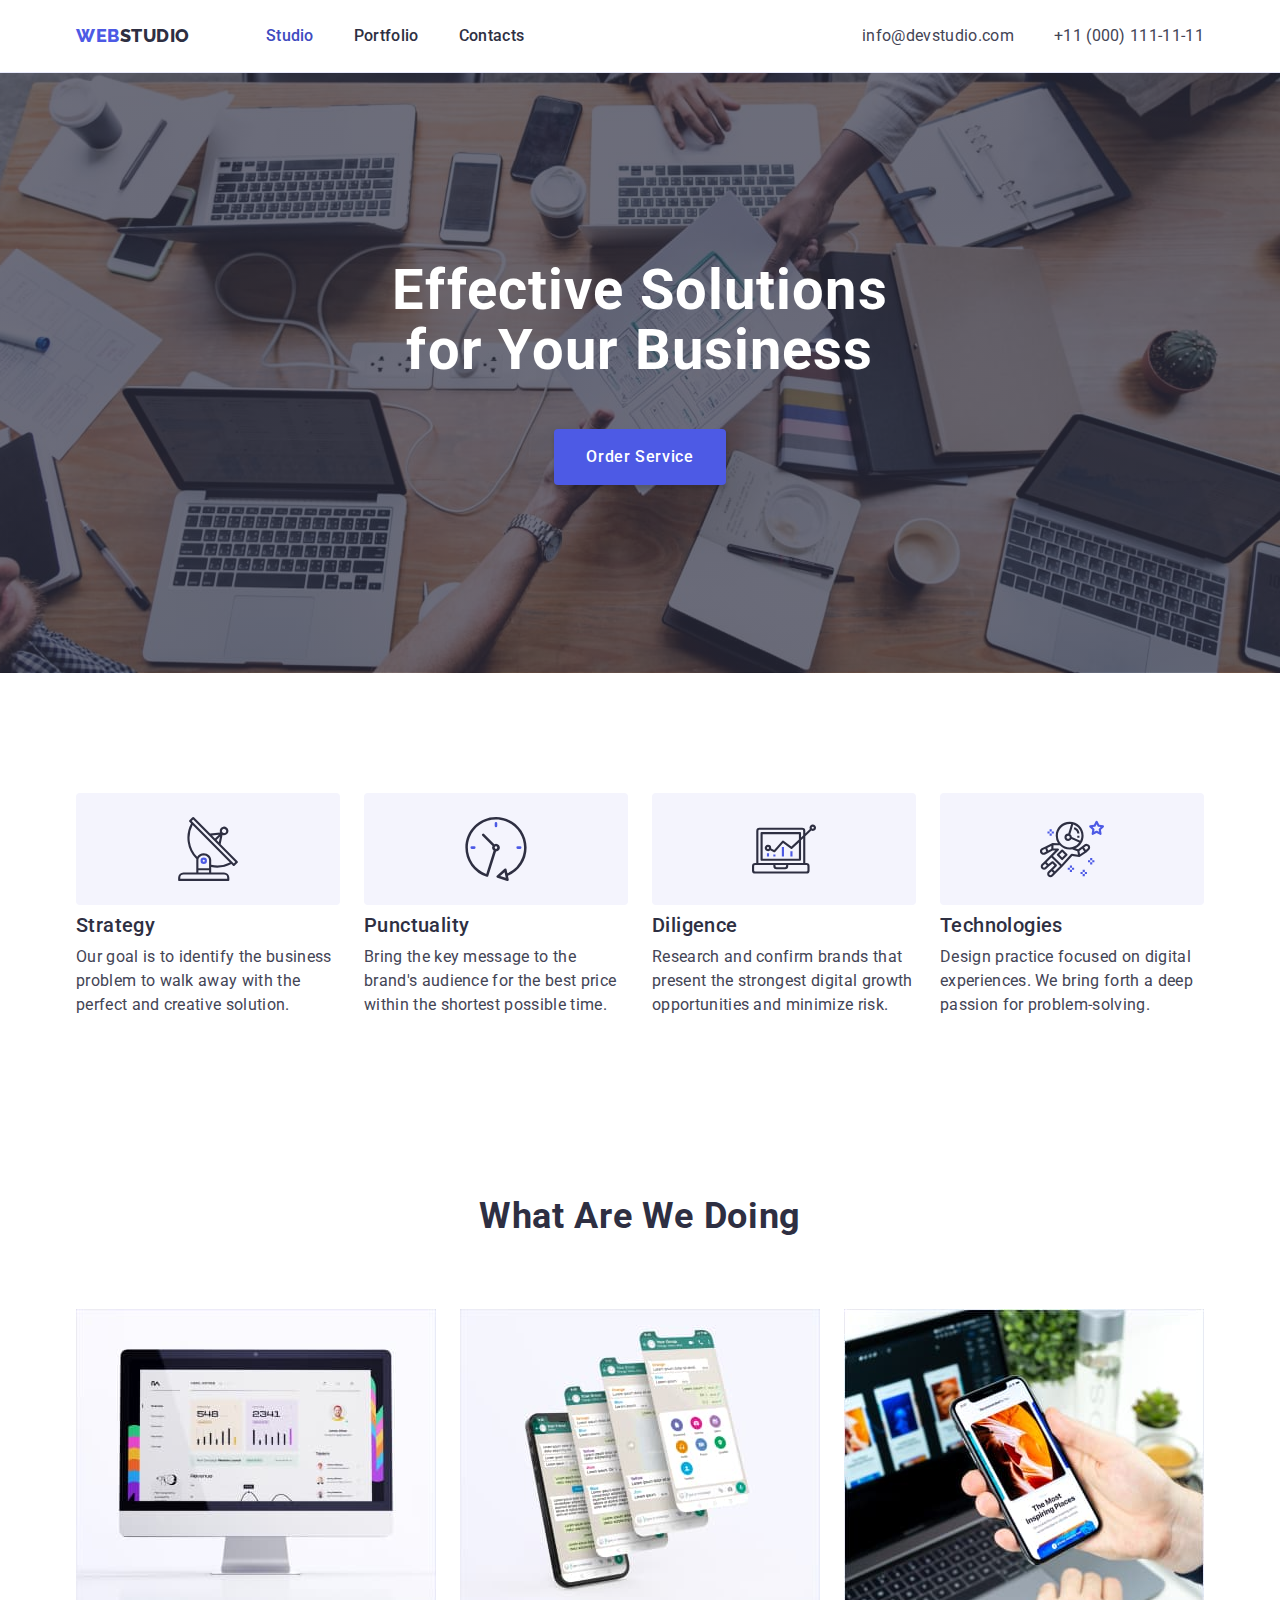
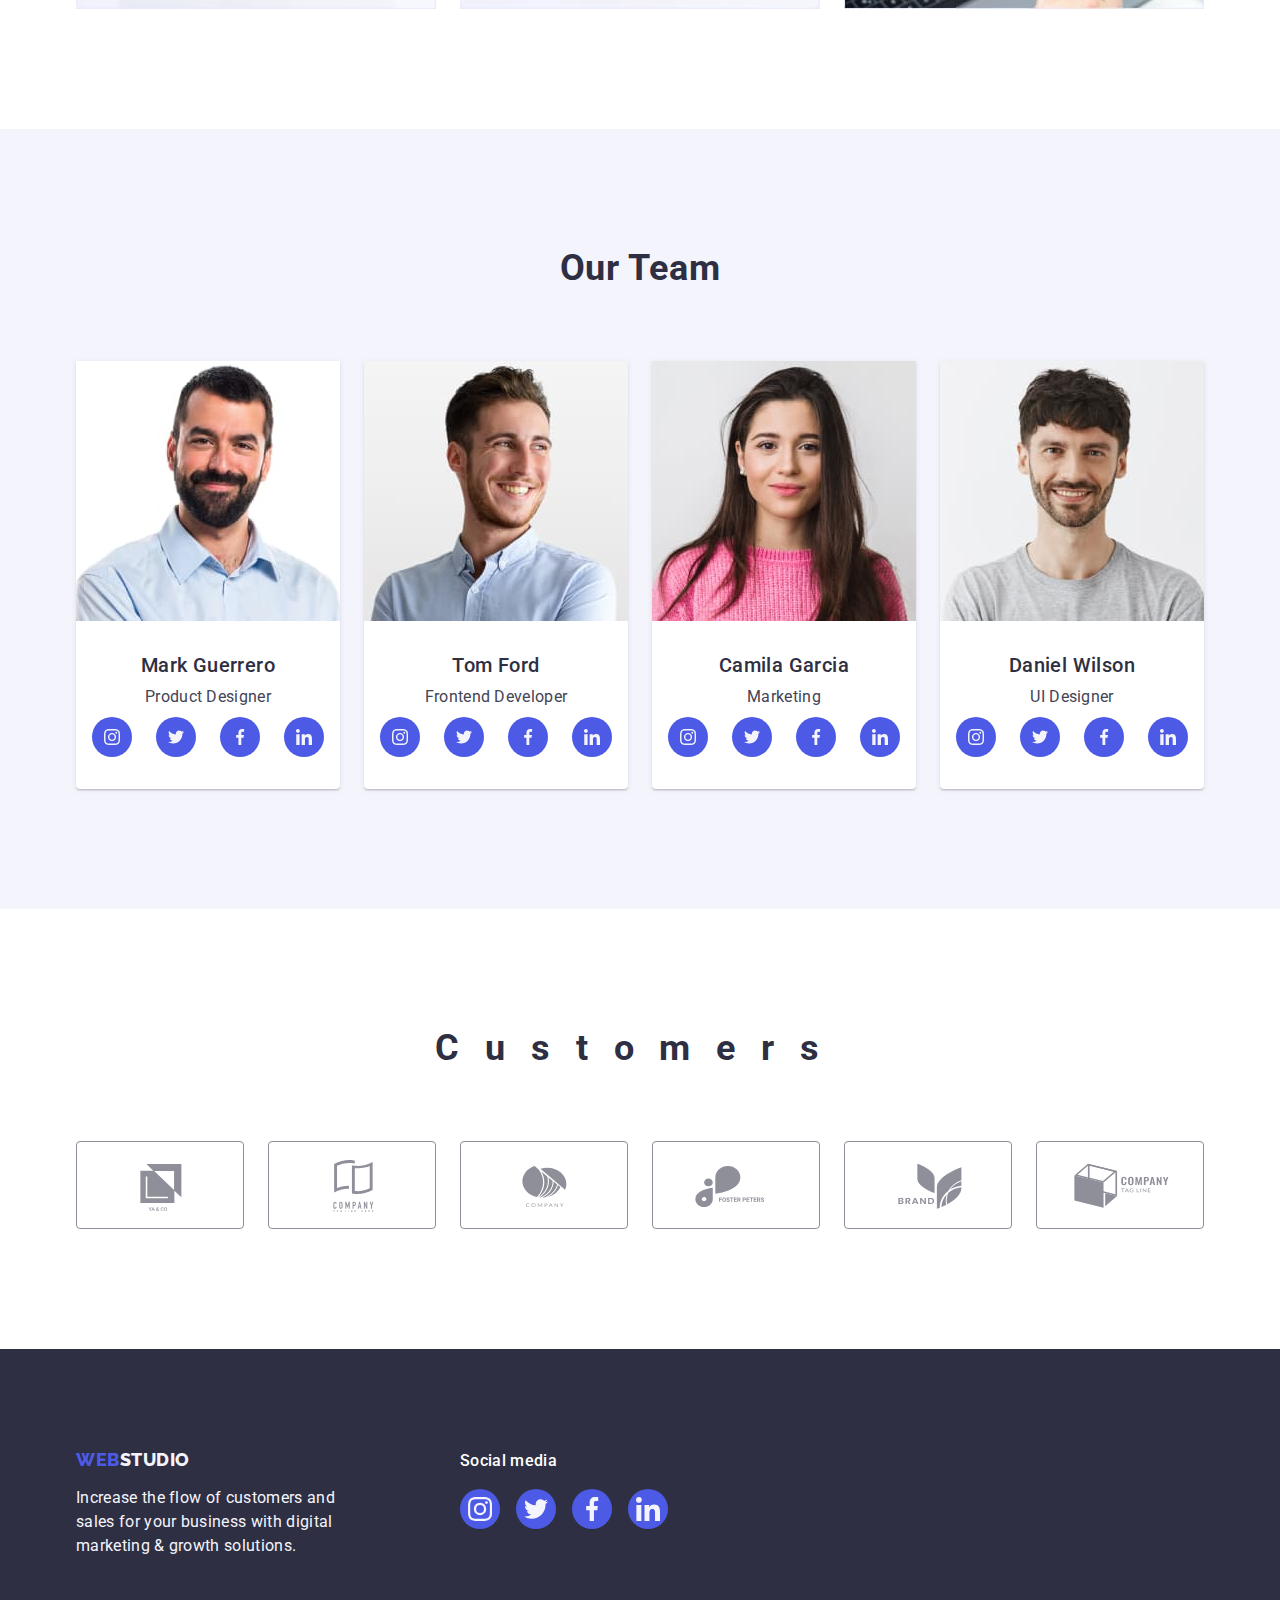
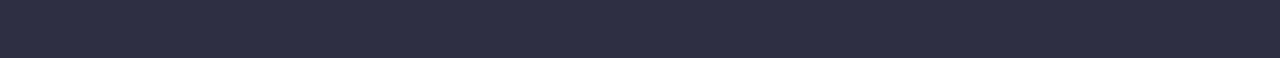
==== commit 103001c7: "remade header and footer" ====
--- a/index.html
+++ b/index.html
@@ -31,7 +31,11 @@
           >
           <ul class="topline-list list">
             <li class="topline-item">
-              <a class="topline-link link" href="./index.html">Studio</a>
+              <a
+                class="topline-link link topline-link-index"
+                href="./index.html"
+                >Studio</a
+              >
             </li>
             <li class="topline-item">
               <a class="topline-link link" href="./portfolio.html">Portfolio</a>
@@ -66,7 +70,9 @@
       <section class="hero">
         <div class="container container-hero">
           <h1 class="hero-heading">Effective Solutions for Your Business</h1>
-          <button type="button" class="hero-btm">Order Service</button>
+          <button type="button" data-modal-open="" class="hero-btm">
+            Order Service
+          </button>
         </div>
       </section>
       <!-- Feature section -->
--- a/css/styles.css
+++ b/css/styles.css
@@ -104,7 +104,34 @@
         color: #2E2F42;
         padding-top: 24px;
         padding-bottom: 24px;
-
+}
+.topline-link-index{
+    color: #404BBF;
+    position: relative;
+}
+.topline-link-index::after{
+    content: "";
+    position: absolute;
+    left: 0;
+    bottom: -1px;
+    height: 4px;
+    background-color: #404bbf;
+    border-radius: 2px;
+    transition: color 250ms cubic-bezier(0.4, 0, 0.2, 1);
+}
+.topline-link-portfolio{
+        color: #404BBF;
+        position: relative;
+}
+.topline-link-portfolio::after{
+        content: "";
+        position: absolute;
+        left: 0;
+        bottom: -1px;
+        height: 4px;
+        background-color: #404bbf;
+        border-radius: 2px;
+        transition: color 250ms cubic-bezier(0.4, 0, 0.2, 1);
 }
 .topline-link:hover, .topline-link:focus {
          color: #404BBF;
@@ -123,6 +150,7 @@
         line-height: 1.5;
         letter-spacing: 0.02em;
         color: #434455;
+        transition: color 250ms cubic-bezier(0.4, 0, 0.2, 1);
 
 }
 
@@ -184,6 +212,7 @@
             line-height: 1.5;
             letter-spacing: 0.04em;
             color: #FFFFFF;
+            transition: background-color 250ms cubic-bezier(0.4, 0, 0.2, 1);
 }
 .hero-btm:hover, .hero-btm:focus{
     background: #404BBF;
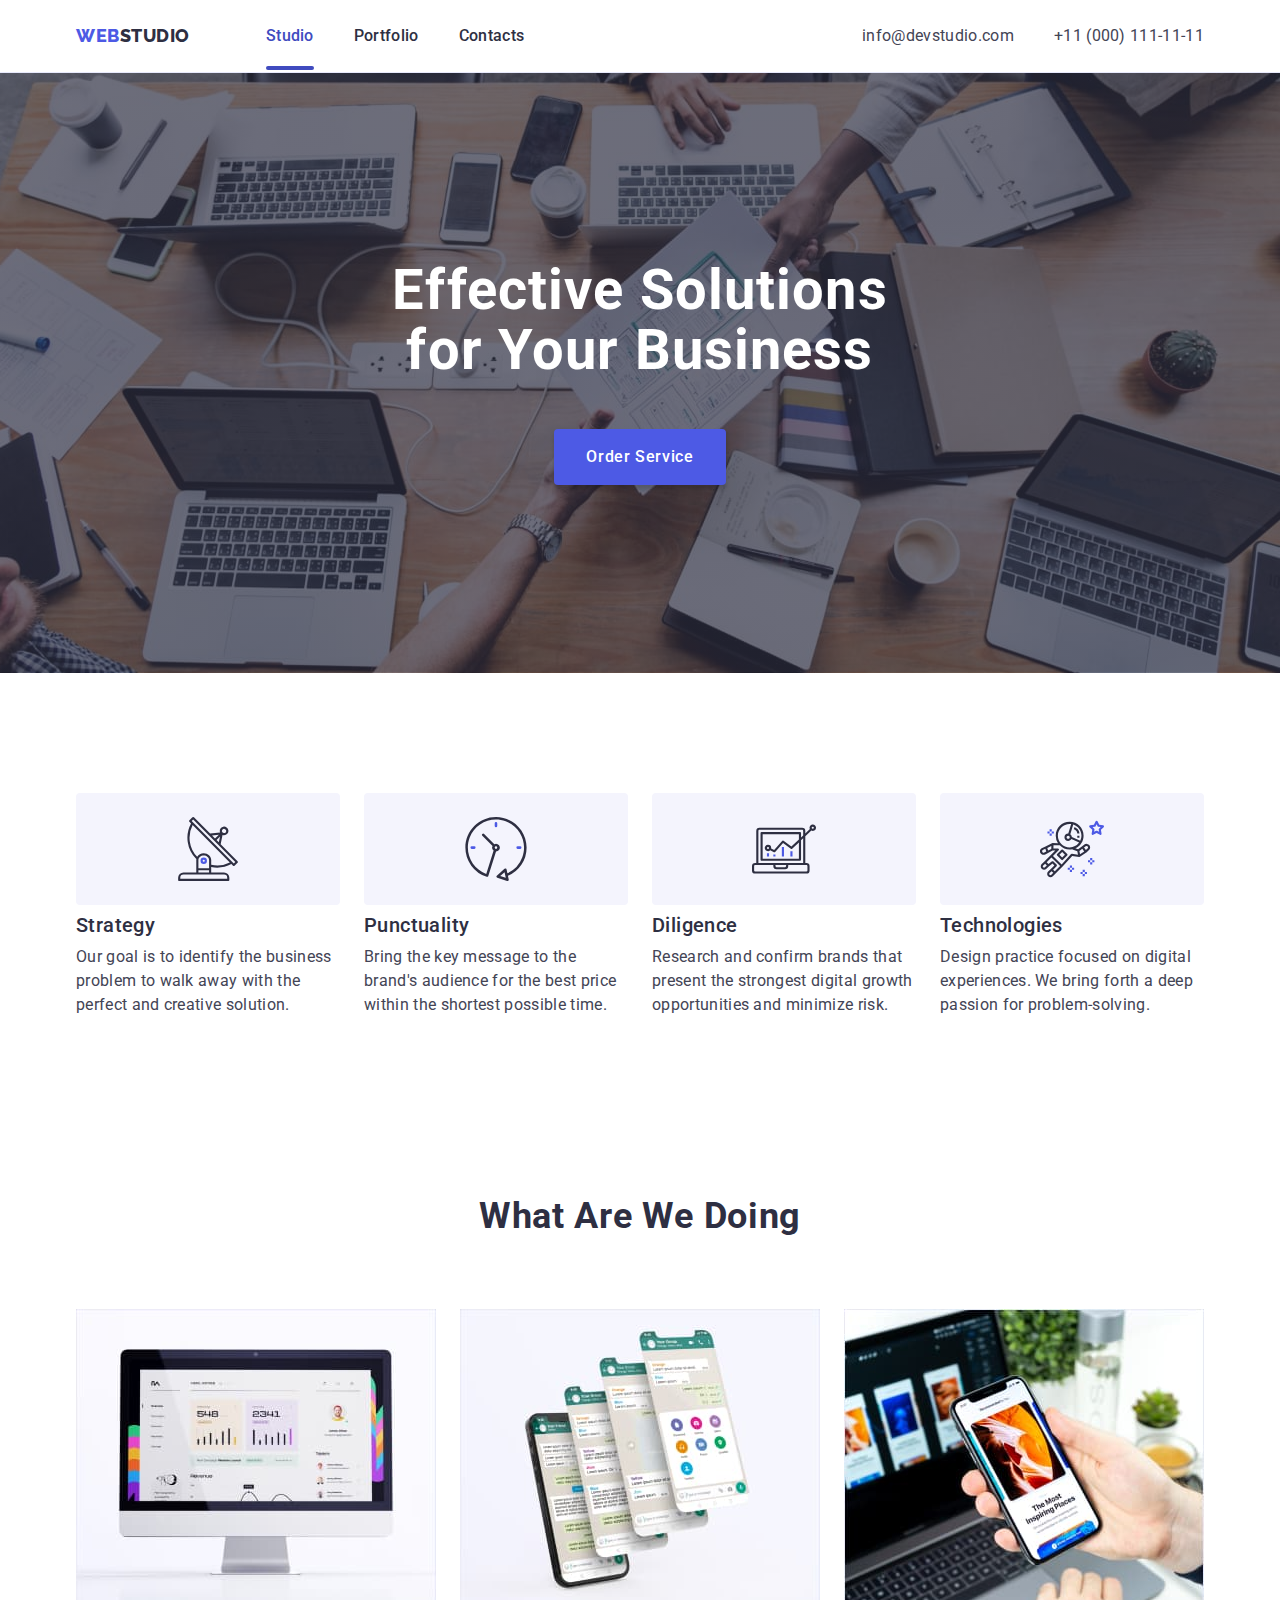
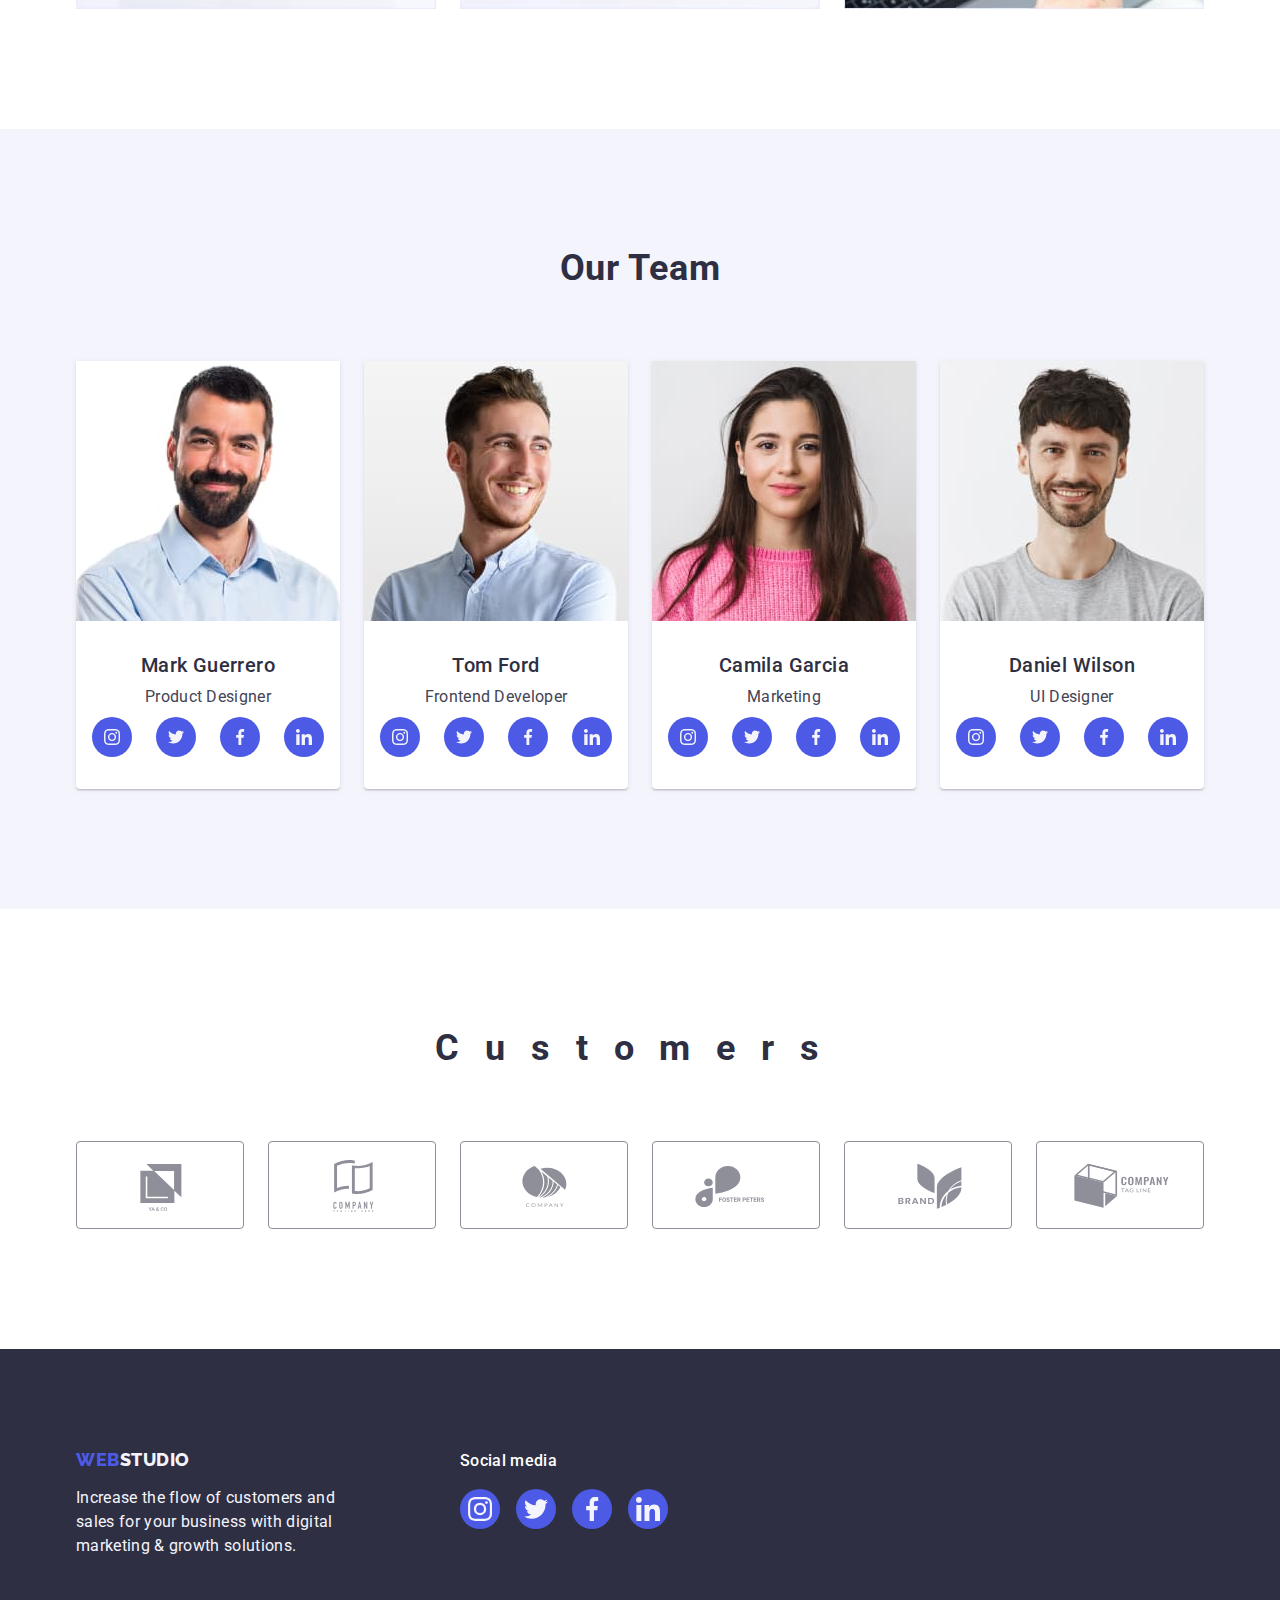
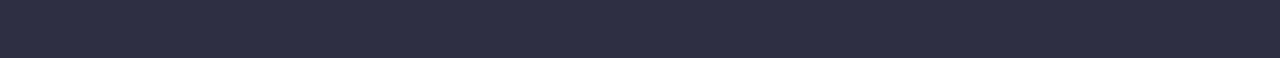
==== commit 63ecaec2: "modal date" ====
--- a/index.html
+++ b/index.html
@@ -523,5 +523,16 @@
         </div>
       </div>
     </footer>
+    <!-- Modal window -->
+    <div class="backdrop is-hidden" data-modal>
+      <div class="modal">
+        <button class="modal-btm" type="button" data-modal-close>
+          <svg class="modal-icon" width="8" height="8">
+            <use href="./images/icons.svg#icon-close"></use>
+          </svg>
+        </button>
+      </div>
+    </div>
+    <script src="./js/modal.js"></script>
   </body>
 </html>
--- a/css/styles.css
+++ b/css/styles.css
@@ -60,7 +60,9 @@
 */
 .topline{
     border-bottom: 1px solid #e7e9fc;
-}
+    box-shadow: 0px 1px 6px 0px rgba(46, 47, 66, 0.08), 0px 1px 1px 0px rgba(46, 47, 66, 0.16), 0px 2px 1px 0px rgba(46, 47, 66, 0.08);
+}
+
 .container-topline{
     display: flex;
     align-items: center ;
@@ -76,6 +78,7 @@
         text-transform: uppercase;
         color: var(--logo-cl);
         margin-right: 76px;
+        
 }
 .topline-nav{
     display: flex;
@@ -108,30 +111,34 @@
 .topline-link-index{
     color: #404BBF;
     position: relative;
+    transition: color 250ms cubic-bezier(0.4, 0, 0.2, 1);
 }
 .topline-link-index::after{
     content: "";
     position: absolute;
     left: 0;
+    width: 100%;
     bottom: -1px;
     height: 4px;
     background-color: #404bbf;
     border-radius: 2px;
-    transition: color 250ms cubic-bezier(0.4, 0, 0.2, 1);
+   
 }
 .topline-link-portfolio{
         color: #404BBF;
         position: relative;
+        transition: color 250ms cubic-bezier(0.4, 0, 0.2, 1);
 }
 .topline-link-portfolio::after{
         content: "";
         position: absolute;
         left: 0;
+        width: 100%;
         bottom: -1px;
         height: 4px;
         background-color: #404bbf;
         border-radius: 2px;
-        transition: color 250ms cubic-bezier(0.4, 0, 0.2, 1);
+        
 }
 .topline-link:hover, .topline-link:focus {
          color: #404BBF;
@@ -615,3 +622,71 @@
         letter-spacing: 0.02em;
         color: var(--body-cl);
 }
+/**
+  |============================
+  | Modal window
+  |============================
+*/
+.backdrop{
+    position: fixed;
+    top: 0;
+    left: 0;
+    width: 100%;
+    height: 100%;
+    background-color: rgba(46, 47, 66, 0.4);
+    transition: opacity 250ms cubic-bezier(0.4, 0, 0.2, 1), visibility 250ms cubic-bezier(0.4, 0, 0.2, 1);
+
+}
+.is-hidden{
+    opacity: 0;
+    visibility: hidden;
+    pointer-events: none;
+}
+.modal{
+    position: absolute;
+    top: 50%;
+    left: 50%;
+    transform: translate(-50%, -50%) scale(1);
+    width: 408px;
+    min-height: 584px;
+    background: #fcfcfc;
+    box-shadow: 0px 1px 1px rgba(0, 0, 0, 0.14),
+        0px 1px 3px rgba(0, 0, 0, 0.12),
+        0px 2px 1px rgba(0, 0, 0, 0.2);
+    border-radius: 4px;
+    transition: transform 250ms cubic-bezier(0.4, 0, 0.2, 1);
+}
+.modal-btm{
+    position: absolute;
+    top: 24px;
+    right: 24px;
+    width: 24px;
+    height: 24px;
+    border-radius: 50%;
+    display: flex;
+    align-items: center;
+    justify-content: center;
+    background-color: #e7e9fc;
+    border: 1px solid rgba(0, 0, 0, 0.1);
+    padding: 0;
+    cursor: pointer;
+    transition: background-color 250ms cubic-bezier(0.4, 0, 0.2, 1), border 250ms cubic-bezier(0.4, 0, 0.2, 1);
+}
+.modal-btm:hover{
+    background-color: #404bbf;
+    border: none;
+}
+.modal-btm:focus{
+        background-color: #404bbf;
+        border: none;
+}
+.modal-icon{
+    transition: fill 250ms cubic-bezier(0.4, 0, 0.2, 1)
+}
+.modal-icon:hover{
+     fill: #ffffff
+}
+.modal-icon:focus{
+     fill: #ffffff
+}
+   